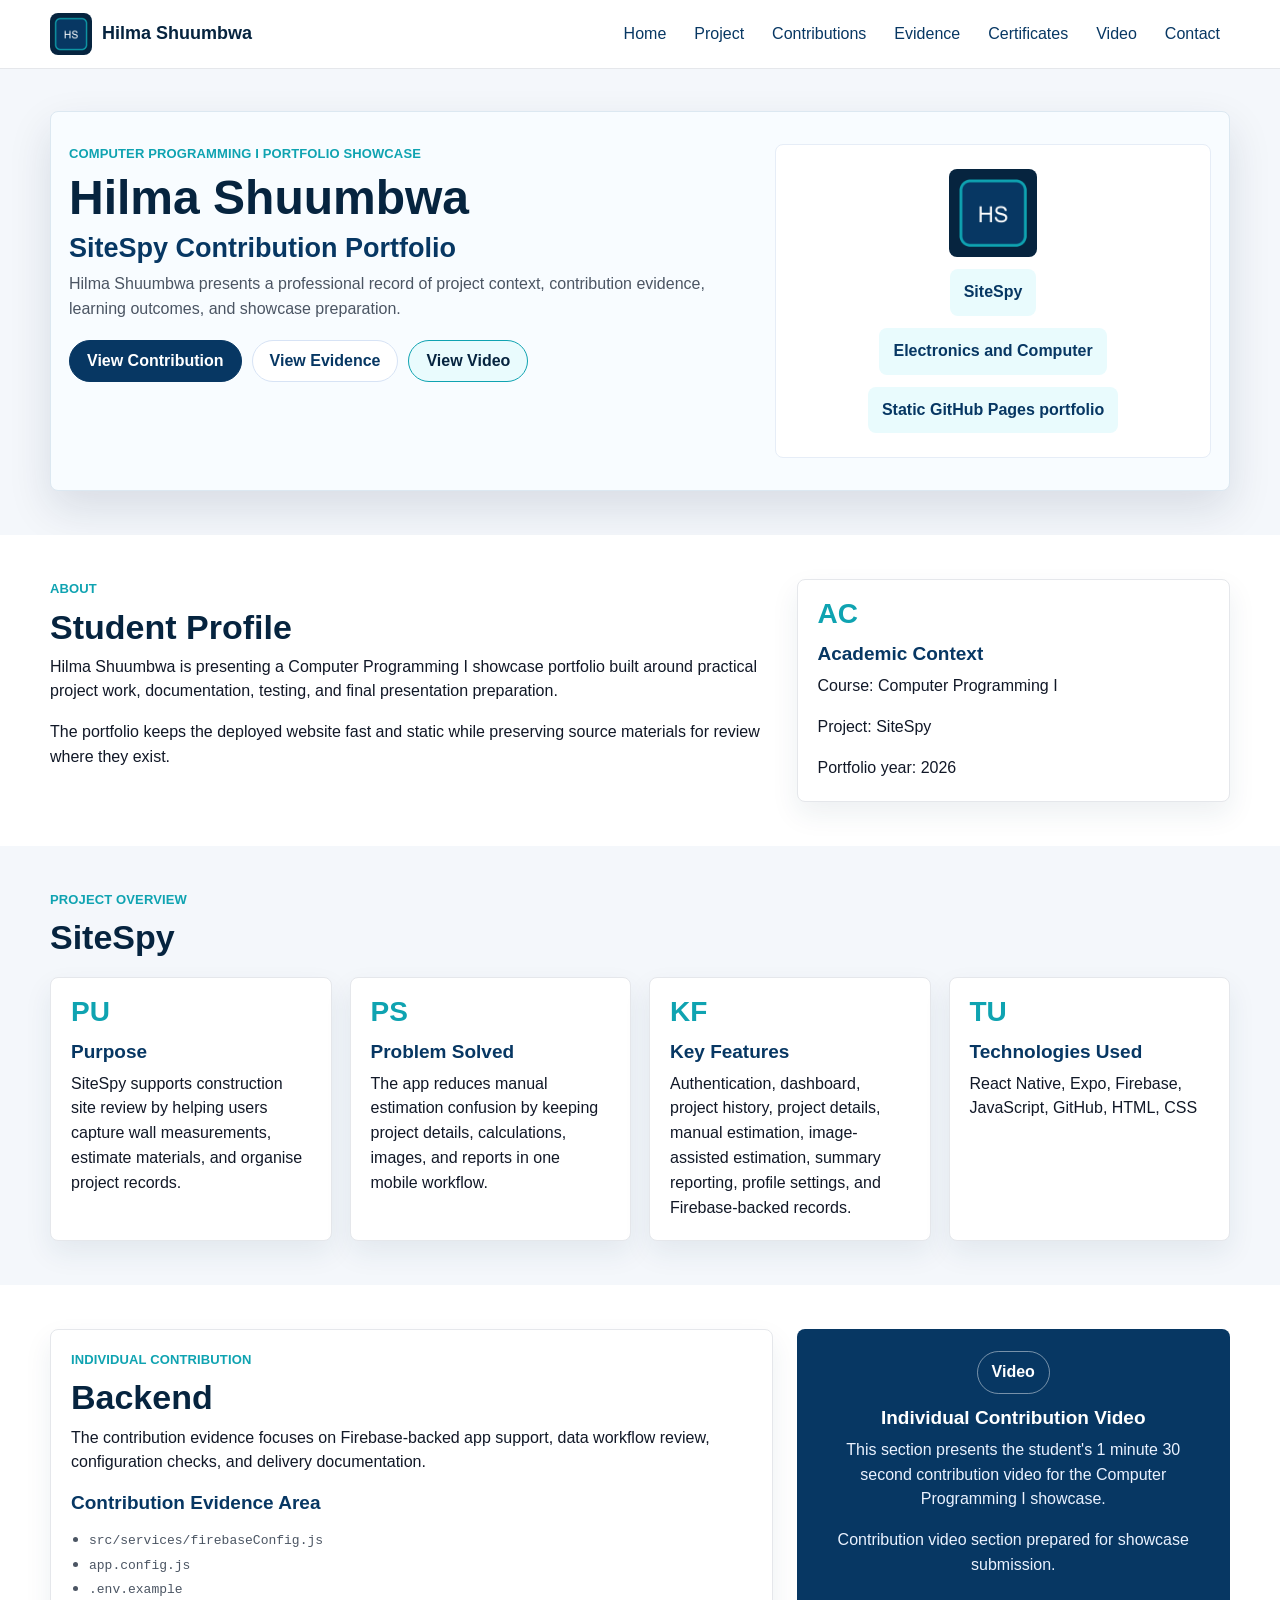
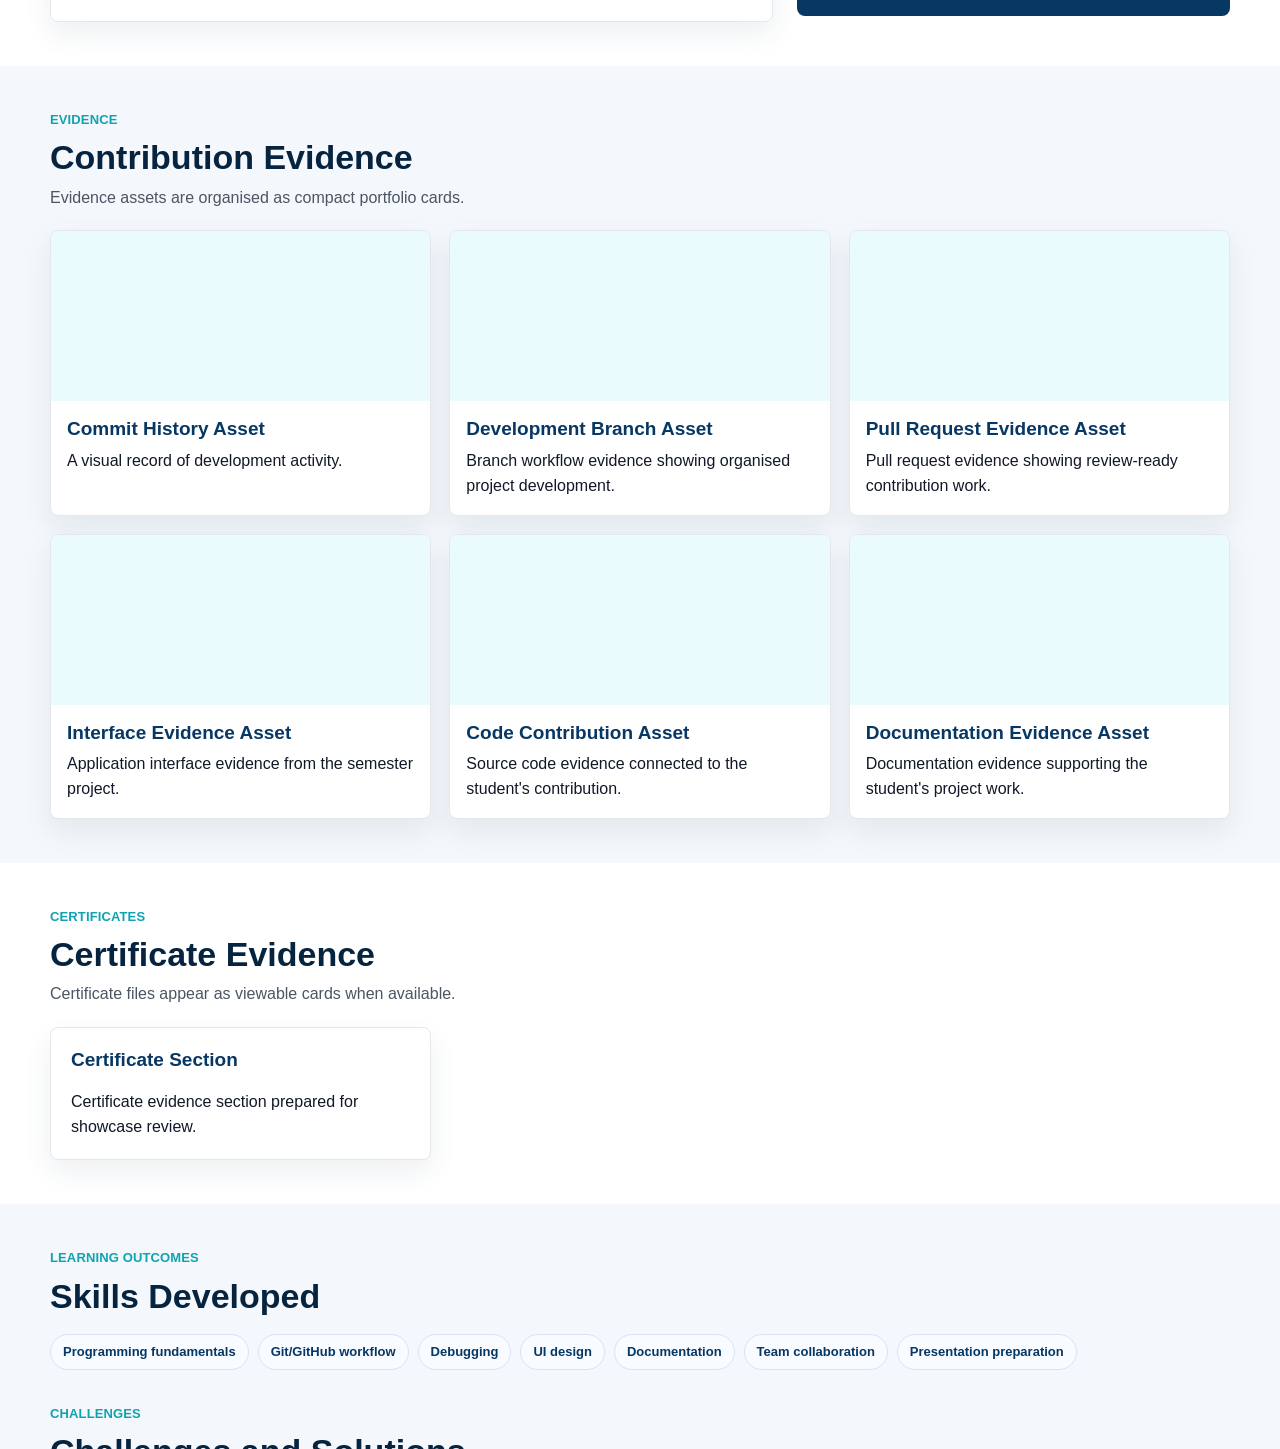
==== index.html @ 954fea3a "complete personal portfolio showcase" ====
<!doctype html>
<html lang="en">
  <head>
    <meta charset="utf-8">
    <meta name="viewport" content="width=device-width, initial-scale=1">
    <meta http-equiv="refresh" content="0; url=site/">
    <title>Hilma Shuumbwa Portfolio</title>
    <link rel="canonical" href="site/">
  </head>
  <body>
    <p><a href="site/">Open Hilma Shuumbwa portfolio</a></p>
  </body>
</html>
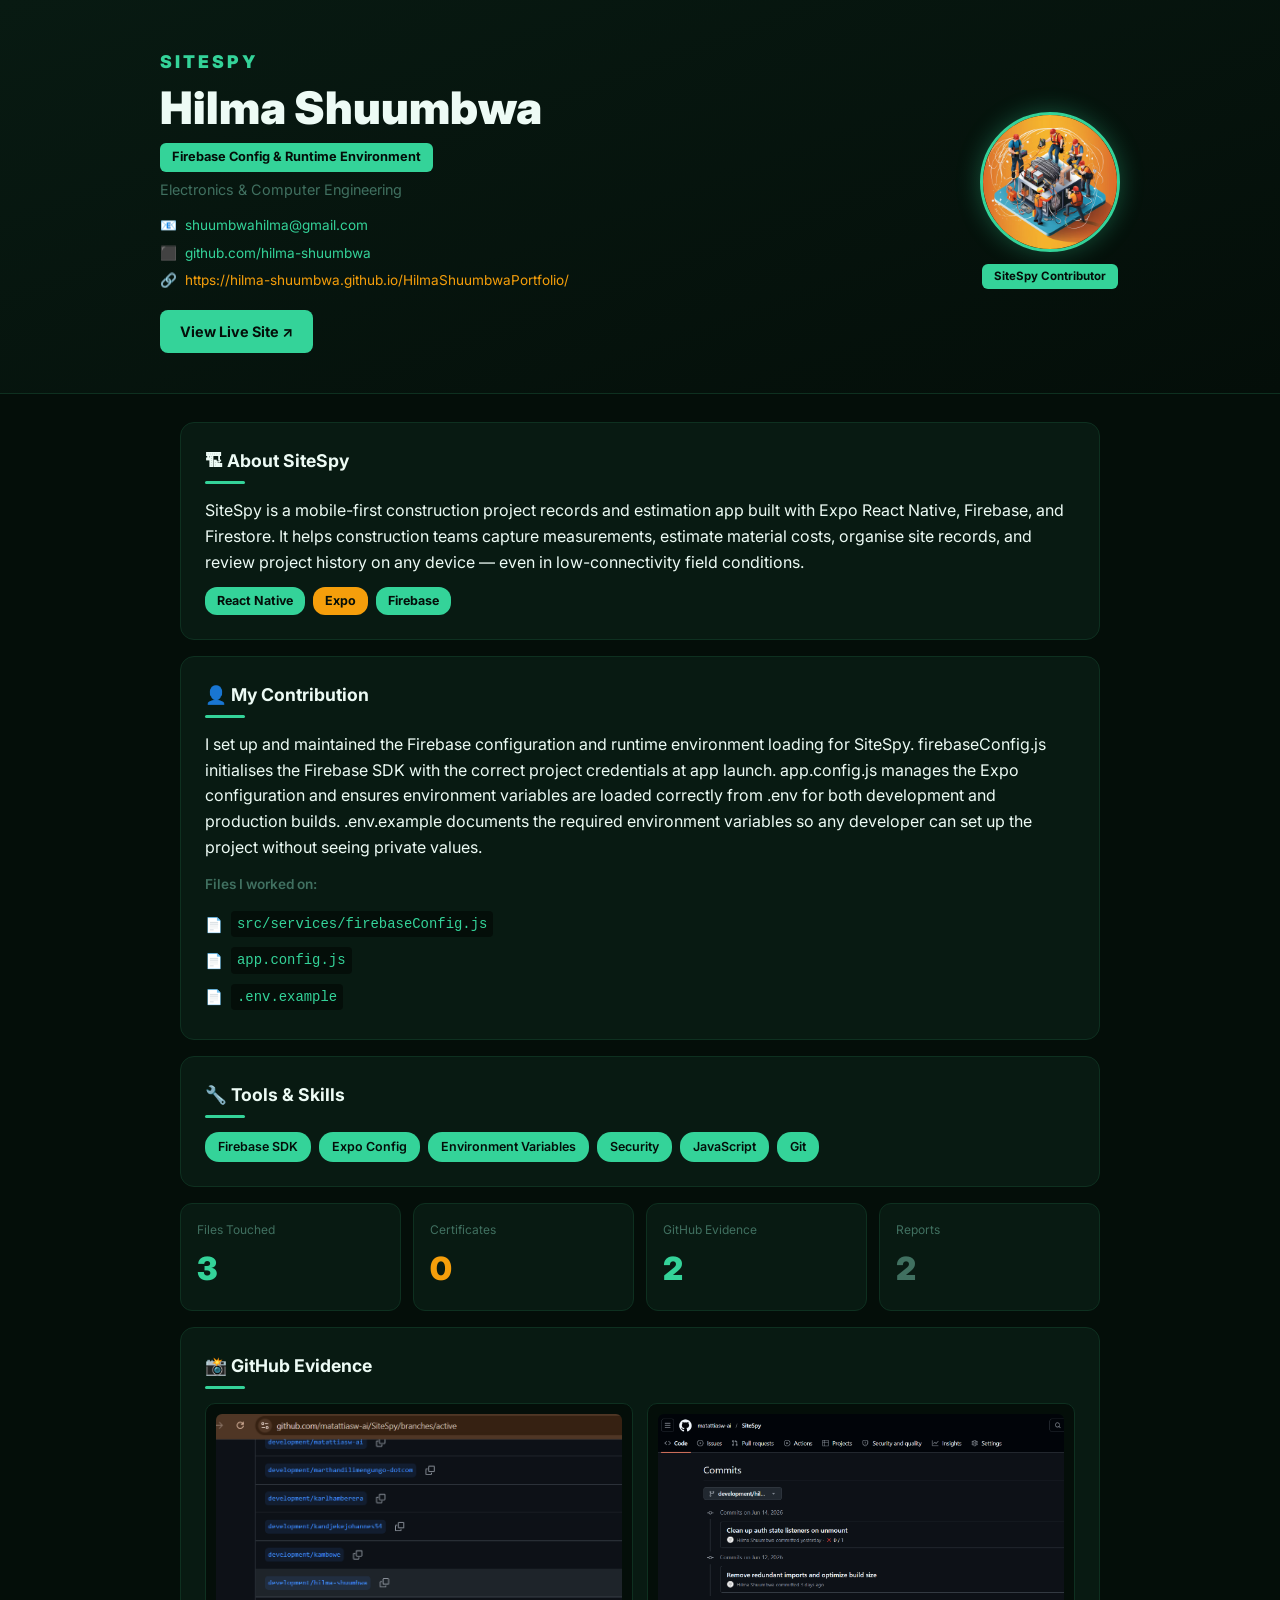
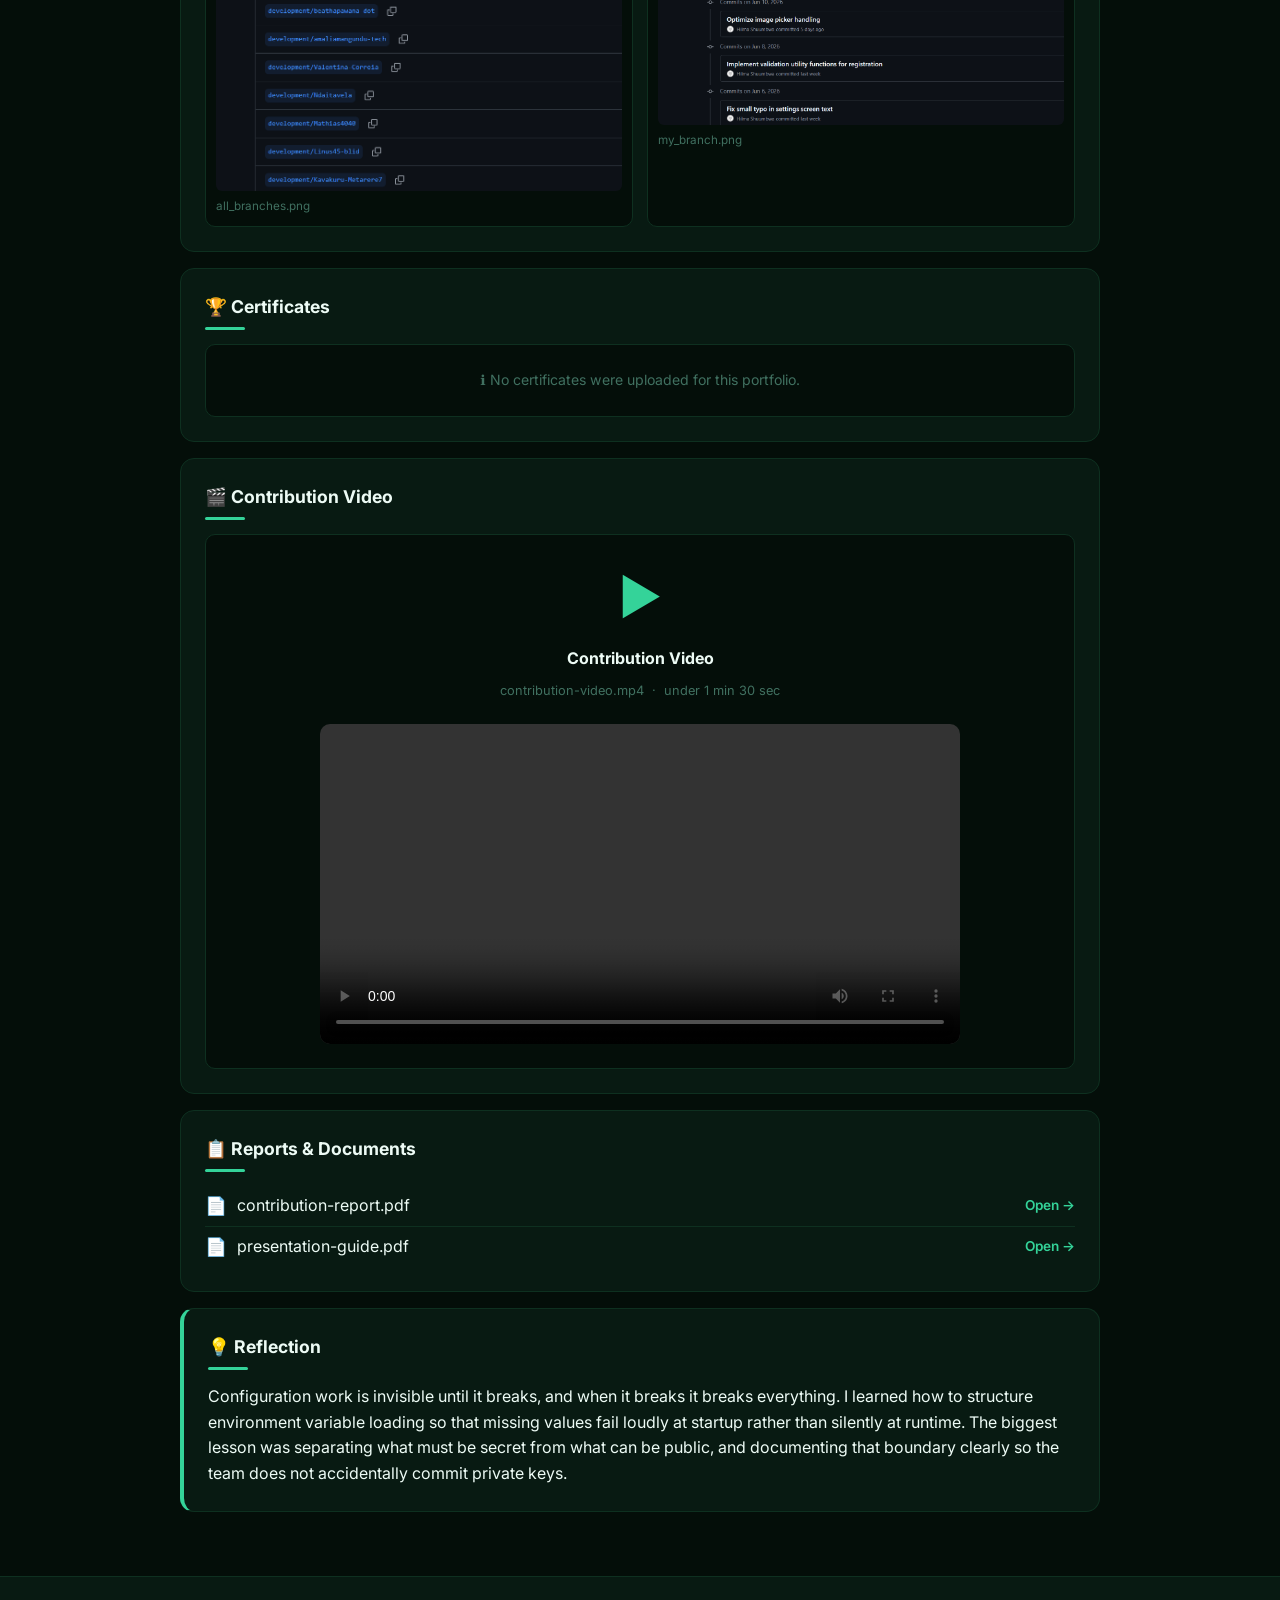
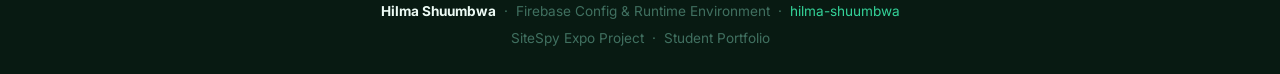
==== commit bf24fab4: "Update portfolio site for Hilma Shuumbwa" ====
--- a/index.html
+++ b/index.html
@@ -1,13 +1,384 @@
-<!doctype html>
+<!DOCTYPE html>
 <html lang="en">
-  <head>
-    <meta charset="utf-8">
-    <meta name="viewport" content="width=device-width, initial-scale=1">
-    <meta http-equiv="refresh" content="0; url=site/">
-    <title>Hilma Shuumbwa Portfolio</title>
-    <link rel="canonical" href="site/">
-  </head>
-  <body>
-    <p><a href="site/">Open Hilma Shuumbwa portfolio</a></p>
-  </body>
+<head>
+  <meta charset="UTF-8" />
+  <meta name="viewport" content="width=device-width, initial-scale=1.0" />
+  <title>Hilma Shuumbwa | SiteSpy Portfolio</title>
+  <meta name="description" content="Hilma Shuumbwa — Firebase Config &amp; Runtime Environment — SiteSpy student portfolio showcasing contribution evidence, certificates, and project reflection." />
+  <meta property="og:title" content="Hilma Shuumbwa | SiteSpy Portfolio" />
+  <meta property="og:description" content="Firebase Config &amp; Runtime Environment — Electronics &amp; Computer Engineering" />
+  <meta property="og:url" content="https://hilma-shuumbwa.github.io/HilmaShuumbwaPortfolio/" />
+  <link rel="preconnect" href="https://fonts.googleapis.com" />
+  <link href="https://fonts.googleapis.com/css2?family=Inter:wght@400;500;600;700;900&display=swap" rel="stylesheet" />
+  <style>
+    *, *::before, *::after { box-sizing: border-box; margin: 0; padding: 0; }
+    :root {
+      --bg: #040E09;
+      --surface: #081A12;
+      --text: #EDFBF5;
+      --muted: #407060;
+      --accent: #34D399;
+      --border: #0E3020;
+      --gold: #F59E0B;
+      --success: #34D399;
+      --radius: 14px;
+      --gap: 16px;
+    }
+    html { scroll-behavior: smooth; }
+    body {
+      font-family: "Inter", system-ui, sans-serif;
+      background: var(--bg);
+      color: var(--text);
+      min-height: 100vh;
+      line-height: 1.6;
+    }
+    a { color: var(--accent); text-decoration: none; }
+    a:hover { text-decoration: underline; }
+    code {
+      font-family: "Fira Mono", "Cascadia Code", monospace;
+      background: var(--bg);
+      color: var(--accent);
+      padding: 2px 6px;
+      border-radius: 4px;
+      font-size: 0.87em;
+    }
+
+    /* ── Hero ── */
+    .hero {
+      background: linear-gradient(160deg, #081A12 0%, #040E09 100%);
+      border-bottom: 1px solid var(--border);
+      padding: 48px 24px 40px;
+    }
+    .hero-inner {
+      max-width: 960px;
+      margin: 0 auto;
+      display: flex;
+      flex-wrap: wrap;
+      gap: 32px;
+      align-items: center;
+    }
+    .hero-text { flex: 1 1 340px; }
+    .hero-photo { flex: 0 0 auto; display: flex; flex-direction: column; align-items: center; gap: 12px; }
+    .wordmark { font-size: 1.1rem; font-weight: 900; color: var(--accent); letter-spacing: 3px; text-transform: uppercase; margin-bottom: 8px; }
+    h1 { font-size: clamp(1.9rem, 5vw, 2.8rem); font-weight: 900; color: var(--text); line-height: 1.1; margin-bottom: 10px; }
+    .role-badge {
+      display: inline-block;
+      background: var(--accent);
+      color: #040E09;
+      font-size: 0.8rem;
+      font-weight: 700;
+      padding: 4px 12px;
+      border-radius: 6px;
+      margin-bottom: 6px;
+    }
+    .dept { color: var(--muted); font-size: 0.9rem; margin-bottom: 14px; }
+    .hero-links { display: flex; flex-direction: column; gap: 6px; margin-bottom: 18px; }
+    .hero-link { display: flex; align-items: center; gap: 8px; font-size: 0.85rem; color: var(--muted); }
+    .hero-link a { color: var(--accent); }
+    .hero-link.gold a { color: var(--gold); }
+    .btn-primary {
+      display: inline-flex; align-items: center; gap: 6px;
+      background: var(--accent); color: #040E09;
+      font-weight: 700; font-size: 0.9rem;
+      padding: 10px 20px; border-radius: 8px;
+      border: none; cursor: pointer; transition: opacity 0.2s;
+    }
+    .btn-primary:hover { opacity: 0.85; text-decoration: none; }
+    .profile-img {
+      width: 140px; height: 140px;
+      border-radius: 50%;
+      object-fit: cover;
+      border: 3px solid var(--accent);
+      box-shadow: 0 0 24px #34D39955;
+    }
+    .profile-placeholder {
+      width: 140px; height: 140px;
+      border-radius: 50%;
+      background: var(--surface);
+      border: 2px solid var(--border);
+      display: flex; align-items: center; justify-content: center;
+      font-size: 3rem;
+    }
+    .contributor-badge {
+      background: var(--success);
+      color: #040E09;
+      font-size: 0.72rem;
+      font-weight: 700;
+      padding: 3px 12px;
+      border-radius: 6px;
+    }
+
+    /* ── Layout ── */
+    .main { max-width: 960px; margin: 0 auto; padding: 28px 20px 48px; }
+    .card {
+      background: var(--surface);
+      border: 1px solid var(--border);
+      border-radius: var(--radius);
+      padding: 24px;
+      margin-bottom: var(--gap);
+    }
+    .card-left-accent {
+      border-left: 4px solid var(--accent);
+    }
+    .section-header { margin-bottom: 14px; }
+    .section-header h2 {
+      font-size: 1.1rem;
+      font-weight: 700;
+      color: var(--text);
+      display: flex;
+      align-items: center;
+      gap: 8px;
+    }
+    .section-header h2::after {
+      content: "";
+      display: block;
+      width: 40px;
+      height: 3px;
+      background: var(--accent);
+      border-radius: 4px;
+      margin-left: 0;
+      margin-top: 6px;
+    }
+    .section-title-row { display: flex; flex-direction: column; gap: 6px; margin-bottom: 14px; }
+    .section-title-row h2 { font-size: 1.1rem; font-weight: 700; color: var(--text); }
+    .accent-bar { width: 40px; height: 3px; background: var(--accent); border-radius: 4px; }
+
+    /* ── About SiteSpy ── */
+    .tech-pills { display: flex; flex-wrap: wrap; gap: 8px; margin-top: 12px; }
+    .pill {
+      background: var(--accent);
+      color: #040E09;
+      font-size: 0.78rem;
+      font-weight: 700;
+      padding: 4px 12px;
+      border-radius: 12px;
+    }
+    .pill.gold { background: var(--gold); }
+    .pill.success { background: var(--success); }
+
+    /* ── Skills chips ── */
+    .chips { display: flex; flex-wrap: wrap; gap: 8px; }
+    .chip {
+      background: var(--accent);
+      color: #040E09;
+      font-size: 0.78rem;
+      font-weight: 600;
+      padding: 5px 13px;
+      border-radius: 14px;
+    }
+
+    /* ── Files list ── */
+    .files-list { list-style: none; padding: 0; margin-top: 10px; }
+    .files-list li { padding: 5px 0; display: flex; align-items: center; gap: 8px; }
+    .files-list li::before { content: "📄"; font-size: 0.9rem; }
+
+    /* ── Stats grid ── */
+    .stats-grid {
+      display: grid;
+      grid-template-columns: repeat(auto-fit, minmax(140px, 1fr));
+      gap: 12px;
+      margin-bottom: var(--gap);
+    }
+    .stat-card {
+      background: var(--surface);
+      border: 1px solid var(--border);
+      border-radius: 12px;
+      padding: 16px;
+    }
+    .stat-label { font-size: 0.75rem; color: var(--muted); margin-bottom: 4px; }
+    .stat-value { font-size: 2rem; font-weight: 900; color: var(--accent); }
+    .stat-card.gold .stat-value { color: var(--gold); }
+    .stat-card.success .stat-value { color: var(--success); }
+    .stat-card.muted .stat-value { color: var(--muted); }
+
+    /* ── GitHub evidence ── */
+    .gh-grid { display: grid; grid-template-columns: repeat(auto-fit, minmax(260px, 1fr)); gap: 14px; margin-top: 10px; }
+    .gh-img-wrap { background: var(--bg); border: 1px solid var(--border); border-radius: 10px; padding: 10px; }
+    .gh-img-wrap img { width: 100%; border-radius: 6px; display: block; }
+    .img-label { font-size: 0.73rem; color: var(--muted); margin-top: 6px; }
+
+    /* ── Certificates ── */
+    .cert-grid { display: grid; grid-template-columns: repeat(auto-fit, minmax(200px, 1fr)); gap: 12px; margin-top: 10px; }
+    .cert-card {
+      background: var(--bg);
+      border: 1px solid var(--border);
+      border-radius: 10px;
+      padding: 16px;
+      display: flex; flex-direction: column; align-items: center; gap: 8px;
+      text-align: center;
+    }
+    .cert-icon { font-size: 2.2rem; }
+    .cert-name { font-size: 0.82rem; color: var(--text); flex: 1; }
+    .btn-outline {
+      display: inline-block;
+      border: 1px solid var(--accent);
+      color: var(--accent);
+      padding: 5px 14px;
+      border-radius: 6px;
+      font-size: 0.8rem;
+      font-weight: 600;
+      transition: background 0.15s;
+    }
+    .btn-outline:hover { background: var(--accent); color: #040E09; text-decoration: none; }
+
+    /* ── Video ── */
+    .video-card {
+      background: var(--bg);
+      border: 1px solid var(--border);
+      border-radius: 10px;
+      padding: 24px;
+      display: flex; flex-direction: column; align-items: center; gap: 10px;
+      text-align: center;
+    }
+    .play-icon { font-size: 3rem; color: var(--accent); }
+    .video-label { font-size: 1rem; font-weight: 700; color: var(--text); }
+    .video-sub { font-size: 0.8rem; color: var(--muted); }
+
+    /* ── Reports ── */
+    .report-row {
+      display: flex; align-items: center; gap: 10px;
+      padding: 6px 0;
+      border-bottom: 1px solid var(--border);
+    }
+    .report-row:last-child { border-bottom: none; }
+    .pdf-icon { font-size: 1.1rem; }
+    .btn-link { margin-left: auto; color: var(--accent); font-size: 0.85rem; font-weight: 600; }
+
+    /* ── Empty state ── */
+    .empty-msg {
+      background: var(--bg);
+      border: 1px solid var(--border);
+      border-radius: 10px;
+      padding: 24px;
+      text-align: center;
+      color: var(--muted);
+      font-size: 0.88rem;
+    }
+
+    /* ── Footer ── */
+    footer {
+      background: var(--surface);
+      border-top: 1px solid var(--border);
+      padding: 24px;
+      text-align: center;
+    }
+    footer p { font-size: 0.85rem; color: var(--muted); }
+    footer strong { color: var(--text); }
+
+    @media (max-width: 600px) {
+      .hero { padding: 32px 16px; }
+      .main { padding: 20px 14px 40px; }
+      .card { padding: 18px; }
+    }
+  </style>
+</head>
+<body>
+
+<!-- HERO -->
+<section class="hero">
+  <div class="hero-inner">
+    <div class="hero-text">
+      <div class="wordmark">SiteSpy</div>
+      <h1>Hilma Shuumbwa</h1>
+      <span class="role-badge">Firebase Config &amp; Runtime Environment</span>
+      <p class="dept">Electronics &amp; Computer Engineering</p>
+      <div class="hero-links">
+        <div class="hero-link">📧 <a href="mailto:shuumbwahilma@gmail.com">shuumbwahilma@gmail.com</a></div>
+        <div class="hero-link">⬛ <a href="https://github.com/hilma-shuumbwa" target="_blank">github.com/hilma-shuumbwa</a></div>
+        <div class="hero-link gold">🔗 <a href="https://hilma-shuumbwa.github.io/HilmaShuumbwaPortfolio/" target="_blank">https://hilma-shuumbwa.github.io/HilmaShuumbwaPortfolio/</a></div>
+      </div>
+      <a href="https://hilma-shuumbwa.github.io/HilmaShuumbwaPortfolio/" class="btn-primary" target="_blank">View Live Site ↗</a>
+    </div>
+    <div class="hero-photo">
+      <img src="[data-uri]" alt="Hilma Shuumbwa" class="profile-img" />
+      <span class="contributor-badge">SiteSpy Contributor</span>
+    </div>
+  </div>
+</section>
+
+<!-- MAIN -->
+<main class="main">
+
+  <!-- About SiteSpy -->
+  <div class="card">
+    <div class="section-title-row"><h2>🏗 About SiteSpy</h2><div class="accent-bar"></div></div>
+    <p>SiteSpy is a mobile-first construction project records and estimation app built with Expo React Native, Firebase, and Firestore. It helps construction teams capture measurements, estimate material costs, organise site records, and review project history on any device — even in low-connectivity field conditions.</p>
+    <div class="tech-pills">
+      <span class="pill">React Native</span>
+      <span class="pill gold">Expo</span>
+      <span class="pill success">Firebase</span>
+    </div>
+  </div>
+
+  <!-- My Contribution -->
+  <div class="card">
+    <div class="section-title-row"><h2>👤 My Contribution</h2><div class="accent-bar"></div></div>
+    <p>I set up and maintained the Firebase configuration and runtime environment loading for SiteSpy. firebaseConfig.js initialises the Firebase SDK with the correct project credentials at app launch. app.config.js manages the Expo configuration and ensures environment variables are loaded correctly from .env for both development and production builds. .env.example documents the required environment variables so any developer can set up the project without seeing private values.</p>
+    <p style="margin-top:14px;font-size:0.85rem;color:var(--muted);font-weight:600;">Files I worked on:</p>
+    <ul class="files-list">
+      <li><code>src/services/firebaseConfig.js</code></li><li><code>app.config.js</code></li><li><code>.env.example</code></li>
+    </ul>
+  </div>
+
+  <!-- Skills -->
+  <div class="card">
+    <div class="section-title-row"><h2>🔧 Tools &amp; Skills</h2><div class="accent-bar"></div></div>
+    <div class="chips"><span class="chip">Firebase SDK</span> <span class="chip">Expo Config</span> <span class="chip">Environment Variables</span> <span class="chip">Security</span> <span class="chip">JavaScript</span> <span class="chip">Git</span></div>
+  </div>
+
+  <!-- Stats -->
+  <div class="stats-grid">
+    <div class="stat-card"><p class="stat-label">Files Touched</p><p class="stat-value">3</p></div>
+    <div class="stat-card gold"><p class="stat-label">Certificates</p><p class="stat-value">0</p></div>
+    <div class="stat-card success"><p class="stat-label">GitHub Evidence</p><p class="stat-value">2</p></div>
+    <div class="stat-card muted"><p class="stat-label">Reports</p><p class="stat-value">2</p></div>
+  </div>
+
+  <!-- GitHub Evidence -->
+  <div class="card">
+    <div class="section-title-row"><h2>📸 GitHub Evidence</h2><div class="accent-bar"></div></div>
+    <div class="gh-grid"><div class="gh-img-wrap"><img src="[data-uri]" alt="all_branches.png" /><p class="img-label">all_branches.png</p></div><div class="gh-img-wrap"><img src="[data-uri]" alt="my_branch.png" /><p class="img-label">my_branch.png</p></div></div>
+  </div>
+
+  <!-- Certificates -->
+  <div class="card">
+    <div class="section-title-row"><h2>🏆 Certificates</h2><div class="accent-bar"></div></div>
+    <div class="cert-grid"><p class="empty-msg">ℹ No certificates were uploaded for this portfolio.</p></div>
+  </div>
+
+  <!-- Contribution Video -->
+  <div class="card">
+    <div class="section-title-row"><h2>🎬 Contribution Video</h2><div class="accent-bar"></div></div>
+    
+        <div class="video-card">
+            <div class="play-icon">▶</div>
+            <p class="video-label">Contribution Video</p>
+            <p class="video-sub">contribution-video.mp4 &nbsp;·&nbsp; under 1 min 30 sec</p>
+            <video controls style="width:100%;max-width:640px;border-radius:10px;margin-top:12px;">
+                <source src="videos/contribution-video/contribution-video.mp4" type="video/mp4">
+                <p>Your browser does not support video. <a href="videos/contribution-video/contribution-video.mp4">Download it here</a>.</p>
+            </video>
+        </div>
+  </div>
+
+  <!-- Reports -->
+  <div class="card">
+    <div class="section-title-row"><h2>📋 Reports &amp; Documents</h2><div class="accent-bar"></div></div>
+    <div class="report-row"><span class="pdf-icon">📄</span><span>contribution-report.pdf</span><a href="docs/contribution-report.pdf" target="_blank" class="btn-link">Open →</a></div><div class="report-row"><span class="pdf-icon">📄</span><span>presentation-guide.pdf</span><a href="docs/presentation-guide.pdf" target="_blank" class="btn-link">Open →</a></div>
+  </div>
+
+  <!-- Reflection -->
+  <div class="card card-left-accent">
+    <div class="section-title-row"><h2>💡 Reflection</h2><div class="accent-bar"></div></div>
+    <p>Configuration work is invisible until it breaks, and when it breaks it breaks everything. I learned how to structure environment variable loading so that missing values fail loudly at startup rather than silently at runtime. The biggest lesson was separating what must be secret from what can be public, and documenting that boundary clearly so the team does not accidentally commit private keys.</p>
+  </div>
+
+</main>
+
+<footer>
+  <p><strong>Hilma Shuumbwa</strong> &nbsp;·&nbsp; Firebase Config &amp; Runtime Environment &nbsp;·&nbsp; <a href="https://github.com/hilma-shuumbwa">hilma-shuumbwa</a></p>
+  <p style="margin-top:6px;">SiteSpy Expo Project &nbsp;·&nbsp; Student Portfolio</p>
+</footer>
+
+</body>
 </html>
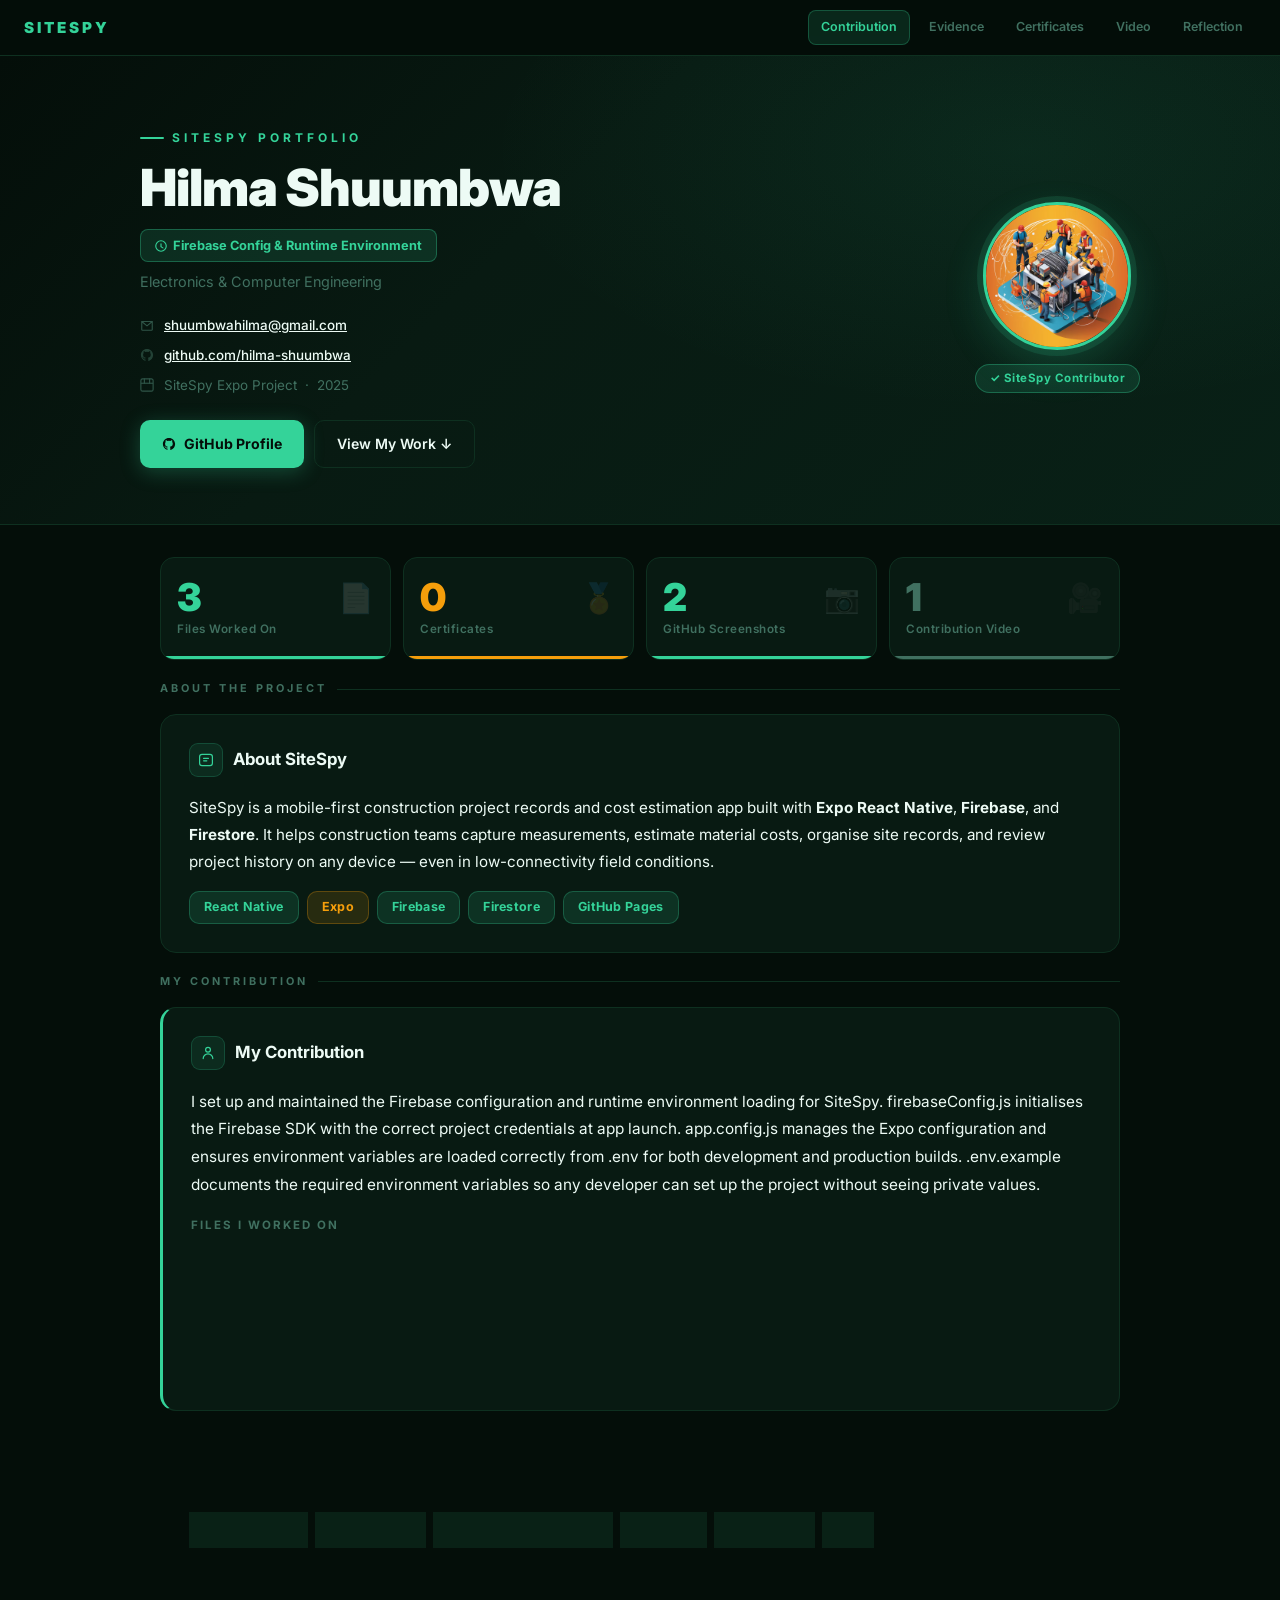
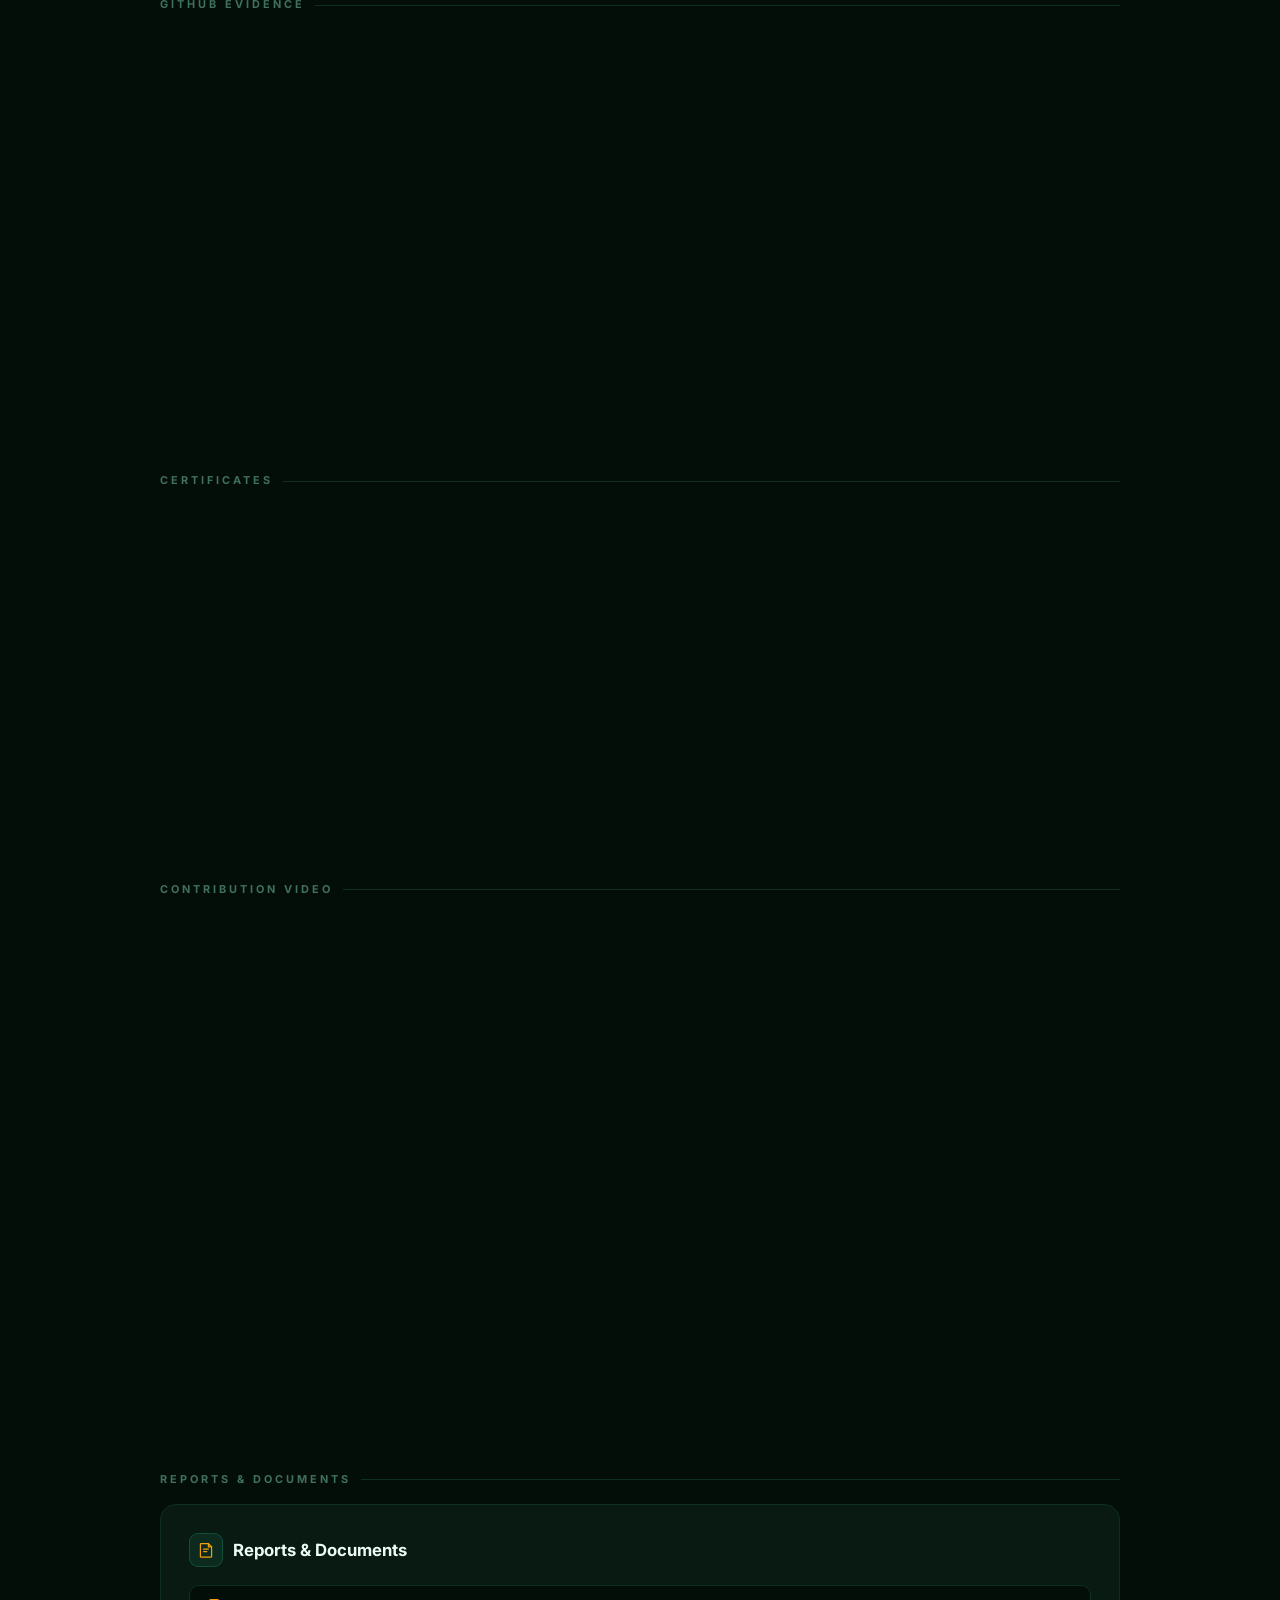
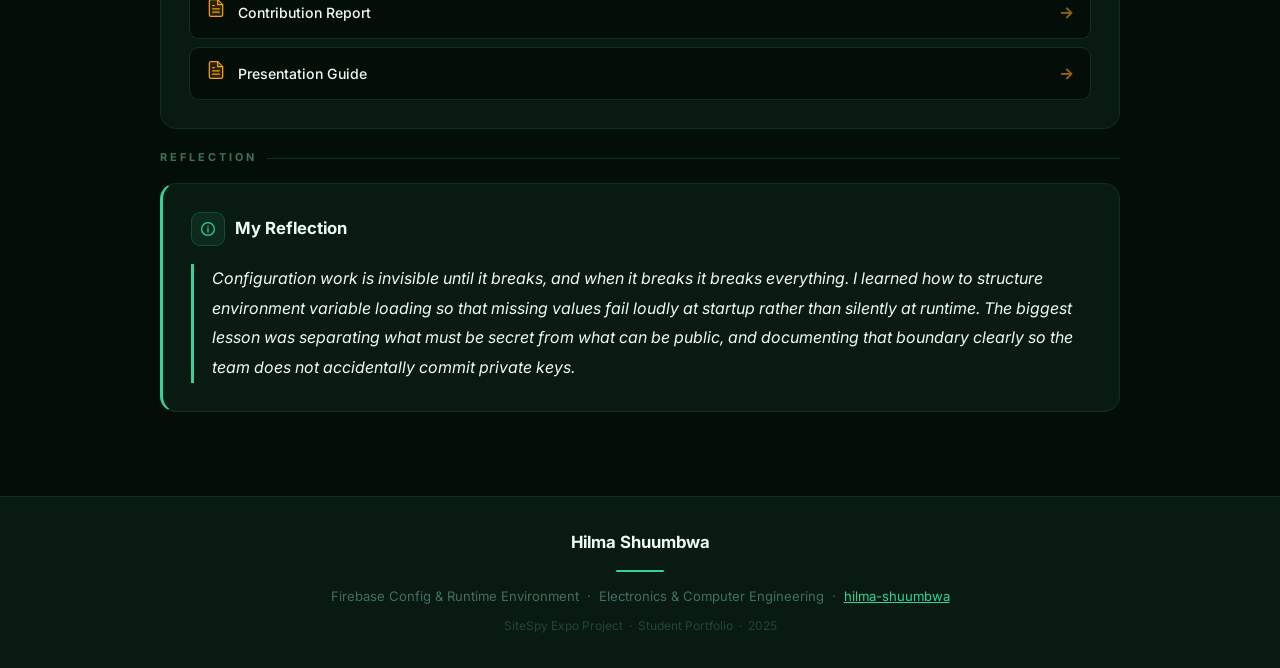
==== commit 4d95b728: "Update portfolio site for Hilma Shuumbwa" ====
--- a/index.html
+++ b/index.html
@@ -8,8 +8,10 @@
   <meta property="og:title" content="Hilma Shuumbwa | SiteSpy Portfolio" />
   <meta property="og:description" content="Firebase Config &amp; Runtime Environment — Electronics &amp; Computer Engineering" />
   <meta property="og:url" content="https://hilma-shuumbwa.github.io/HilmaShuumbwaPortfolio/" />
+  <meta property="og:type" content="website" />
   <link rel="preconnect" href="https://fonts.googleapis.com" />
-  <link href="https://fonts.googleapis.com/css2?family=Inter:wght@400;500;600;700;900&display=swap" rel="stylesheet" />
+  <link rel="preconnect" href="https://fonts.gstatic.com" crossorigin />
+  <link href="https://fonts.googleapis.com/css2?family=Inter:wght@400;500;600;700;900&family=JetBrains+Mono:wght@400;600&display=swap" rel="stylesheet" />
   <style>
     *, *::before, *::after { box-sizing: border-box; margin: 0; padding: 0; }
     :root {
@@ -21,277 +23,506 @@
       --border: #0E3020;
       --gold: #F59E0B;
       --success: #34D399;
-      --radius: 14px;
-      --gap: 16px;
-    }
-    html { scroll-behavior: smooth; }
+      --radius: 16px;
+      --gap: 20px;
+      --font: "Inter", system-ui, sans-serif;
+      --mono: "JetBrains Mono", monospace;
+    }
+    html { scroll-behavior: smooth; font-size: 16px; }
     body {
-      font-family: "Inter", system-ui, sans-serif;
+      font-family: var(--font);
       background: var(--bg);
       color: var(--text);
       min-height: 100vh;
-      line-height: 1.6;
-    }
-    a { color: var(--accent); text-decoration: none; }
-    a:hover { text-decoration: underline; }
-    code {
-      font-family: "Fira Mono", "Cascadia Code", monospace;
-      background: var(--bg);
-      color: var(--accent);
-      padding: 2px 6px;
-      border-radius: 4px;
-      font-size: 0.87em;
-    }
-
-    /* ── Hero ── */
+      line-height: 1.65;
+      overflow-x: hidden;
+    }
+    ::selection { background: #34D39944; color: var(--text); }
+
+    /* ── SPLASH ── */
+    #splash {
+      position: fixed; inset: 0; z-index: 9999;
+      background: #040E09;
+      display: flex; flex-direction: column;
+      align-items: center; justify-content: center; gap: 20px;
+      transition: opacity 0.5s ease, visibility 0.5s ease;
+    }
+    #splash.hidden { opacity: 0; visibility: hidden; pointer-events: none; }
+    .splash-wordmark {
+      font-size: 2rem; font-weight: 900; letter-spacing: 6px;
+      color: #34D399; text-transform: uppercase;
+      animation: fadeUp 0.6s ease both;
+    }
+    .splash-name {
+      font-size: 1rem; color: #407060; letter-spacing: 2px;
+      animation: fadeUp 0.6s ease 0.15s both;
+    }
+    .splash-bar {
+      width: 180px; height: 3px;
+      background: #0E3020;
+      border-radius: 3px; overflow: hidden;
+      animation: fadeUp 0.6s ease 0.25s both;
+    }
+    .splash-bar-fill {
+      height: 100%; width: 0%;
+      background: linear-gradient(90deg, #34D399, #34D399);
+      border-radius: 3px;
+      animation: barLoad 1.2s ease 0.3s forwards;
+    }
+    @keyframes barLoad { to { width: 100%; } }
+    @keyframes fadeUp {
+      from { opacity:0; transform:translateY(12px); }
+      to   { opacity:1; transform:translateY(0); }
+    }
+
+    /* ── SCROLL REVEAL ── */
+    .reveal {
+      opacity: 0; transform: translateY(24px);
+      transition: opacity 0.55s ease, transform 0.55s ease;
+    }
+    .reveal.visible { opacity: 1; transform: translateY(0); }
+
+    /* ── NAV ── */
+    nav {
+      position: sticky; top: 0; z-index: 100;
+      background: #040E09dd;
+      backdrop-filter: blur(16px);
+      border-bottom: 1px solid #0E3020;
+      padding: 0 24px;
+      display: flex; align-items: center; justify-content: space-between;
+      height: 56px;
+    }
+    .nav-brand {
+      font-weight: 900; font-size: 0.95rem;
+      letter-spacing: 3px; color: #34D399; text-transform: uppercase;
+    }
+    .nav-links { display: flex; gap: 6px; }
+    .nav-link {
+      font-size: 0.78rem; font-weight: 600;
+      color: #407060; padding: 6px 12px; border-radius: 8px;
+      border: 1px solid transparent;
+      transition: all 0.2s ease; text-decoration: none;
+    }
+    .nav-link:hover { background: #0E3020; color: #EDFBF5; border-color: #0E3020; text-decoration: none; }
+    .nav-link.active { background: #34D39922; color: #34D399; border-color: #34D39944; }
+
+    /* ── HERO ── */
     .hero {
-      background: linear-gradient(160deg, #081A12 0%, #040E09 100%);
-      border-bottom: 1px solid var(--border);
-      padding: 48px 24px 40px;
+      background: linear-gradient(135deg, #040E09 0%, #081A12 40%, #34D39918 100%);
+      border-bottom: 1px solid #0E3020;
+      padding: 72px 24px 56px;
+      position: relative; overflow: hidden;
+    }
+    .hero::before {
+      content: "";
+      position: absolute; inset: 0;
+      background: radial-gradient(ellipse 60% 80% at 80% 20%, #34D39912, transparent 70%);
+      pointer-events: none;
     }
     .hero-inner {
-      max-width: 960px;
-      margin: 0 auto;
-      display: flex;
-      flex-wrap: wrap;
-      gap: 32px;
-      align-items: center;
-    }
-    .hero-text { flex: 1 1 340px; }
-    .hero-photo { flex: 0 0 auto; display: flex; flex-direction: column; align-items: center; gap: 12px; }
-    .wordmark { font-size: 1.1rem; font-weight: 900; color: var(--accent); letter-spacing: 3px; text-transform: uppercase; margin-bottom: 8px; }
-    h1 { font-size: clamp(1.9rem, 5vw, 2.8rem); font-weight: 900; color: var(--text); line-height: 1.1; margin-bottom: 10px; }
+      max-width: 1000px; margin: 0 auto;
+      display: flex; flex-wrap: wrap;
+      gap: 40px; align-items: center;
+      position: relative;
+    }
+    .hero-text { flex: 1 1 320px; }
+    .hero-photo { flex: 0 0 auto; display: flex; flex-direction: column; align-items: center; gap: 14px; }
+    .wordmark {
+      font-size: 0.75rem; font-weight: 700;
+      color: #34D399; letter-spacing: 4px;
+      text-transform: uppercase; margin-bottom: 12px;
+      display: flex; align-items: center; gap: 8px;
+    }
+    .wordmark::before {
+      content: ""; display: block;
+      width: 24px; height: 2px;
+      background: #34D399; border-radius: 2px;
+    }
+    h1 {
+      font-size: clamp(2rem, 6vw, 3.2rem);
+      font-weight: 900; color: #EDFBF5;
+      line-height: 1.08; margin-bottom: 14px;
+      letter-spacing: -0.02em;
+    }
     .role-badge {
-      display: inline-block;
-      background: var(--accent);
-      color: #040E09;
-      font-size: 0.8rem;
-      font-weight: 700;
-      padding: 4px 12px;
-      border-radius: 6px;
-      margin-bottom: 6px;
-    }
-    .dept { color: var(--muted); font-size: 0.9rem; margin-bottom: 14px; }
-    .hero-links { display: flex; flex-direction: column; gap: 6px; margin-bottom: 18px; }
-    .hero-link { display: flex; align-items: center; gap: 8px; font-size: 0.85rem; color: var(--muted); }
-    .hero-link a { color: var(--accent); }
-    .hero-link.gold a { color: var(--gold); }
+      display: inline-flex; align-items: center; gap: 6px;
+      background: #34D39922;
+      border: 1px solid #34D39955;
+      color: #34D399;
+      font-size: 0.8rem; font-weight: 700;
+      padding: 5px 14px; border-radius: 8px;
+      margin-bottom: 8px;
+    }
+    .dept { color: #407060; font-size: 0.9rem; margin-bottom: 20px; }
+    .hero-meta {
+      display: flex; flex-direction: column; gap: 8px;
+      margin-bottom: 24px;
+    }
+    .meta-row {
+      display: flex; align-items: center; gap: 10px;
+      font-size: 0.84rem; color: #407060;
+    }
+    .meta-row svg { flex-shrink: 0; opacity: 0.7; }
+    .meta-row a { color: #EDFBF5; font-weight: 500; transition: color 0.2s; }
+    .meta-row a:hover { color: #34D399; text-decoration: none; }
+    .hero-actions { display: flex; flex-wrap: wrap; gap: 10px; }
     .btn-primary {
-      display: inline-flex; align-items: center; gap: 6px;
-      background: var(--accent); color: #040E09;
-      font-weight: 700; font-size: 0.9rem;
-      padding: 10px 20px; border-radius: 8px;
-      border: none; cursor: pointer; transition: opacity 0.2s;
-    }
-    .btn-primary:hover { opacity: 0.85; text-decoration: none; }
+      display: inline-flex; align-items: center; gap: 8px;
+      background: #34D399; color: #040E09;
+      font-weight: 700; font-size: 0.88rem;
+      padding: 11px 22px; border-radius: 10px;
+      border: none; cursor: pointer;
+      transition: transform 0.2s ease, box-shadow 0.2s ease;
+      text-decoration: none;
+      box-shadow: 0 4px 20px #34D39944;
+    }
+    .btn-primary:hover { transform: translateY(-2px); box-shadow: 0 8px 30px #34D39966; text-decoration: none; }
+    .btn-ghost {
+      display: inline-flex; align-items: center; gap: 8px;
+      background: transparent;
+      border: 1px solid #0E3020; color: #EDFBF5;
+      font-weight: 600; font-size: 0.88rem;
+      padding: 11px 22px; border-radius: 10px;
+      transition: all 0.2s ease; text-decoration: none;
+    }
+    .btn-ghost:hover { border-color: #34D399; color: #34D399; transform: translateY(-2px); text-decoration: none; }
     .profile-img {
-      width: 140px; height: 140px;
-      border-radius: 50%;
+      width: 148px; height: 148px; border-radius: 50%;
       object-fit: cover;
-      border: 3px solid var(--accent);
-      box-shadow: 0 0 24px #34D39955;
-    }
-    .profile-placeholder {
-      width: 140px; height: 140px;
-      border-radius: 50%;
-      background: var(--surface);
-      border: 2px solid var(--border);
+      border: 3px solid #34D399;
+      box-shadow: 0 0 0 6px #34D39922, 0 16px 40px #34D39933;
+      transition: transform 0.3s ease;
+    }
+    .profile-img:hover { transform: scale(1.04); }
+    .profile-avatar {
+      width: 148px; height: 148px; border-radius: 50%;
+      background: linear-gradient(135deg, #081A12, #0E3020);
+      border: 3px solid #34D39966;
+      box-shadow: 0 0 0 6px #34D39911;
       display: flex; align-items: center; justify-content: center;
-      font-size: 3rem;
+      font-size: 3rem; font-weight: 900; color: #34D399;
+      letter-spacing: -2px;
     }
     .contributor-badge {
-      background: var(--success);
-      color: #040E09;
-      font-size: 0.72rem;
-      font-weight: 700;
-      padding: 3px 12px;
-      border-radius: 6px;
-    }
-
-    /* ── Layout ── */
-    .main { max-width: 960px; margin: 0 auto; padding: 28px 20px 48px; }
+      background: #34D39922;
+      border: 1px solid #34D39955;
+      color: #34D399;
+      font-size: 0.72rem; font-weight: 700;
+      padding: 4px 14px; border-radius: 20px;
+      letter-spacing: 0.5px;
+    }
+    .pulse-ring {
+      position: absolute;
+      width: 148px; height: 148px; border-radius: 50%;
+      border: 2px solid #34D39944;
+      animation: pulse 2.5s ease-in-out infinite;
+    }
+    @keyframes pulse { 0%,100% { transform:scale(1); opacity:0.4; } 50% { transform:scale(1.12); opacity:0.1; } }
+    .avatar-wrap { position: relative; display: flex; align-items: center; justify-content: center; }
+
+    /* ── MAIN LAYOUT ── */
+    .main { max-width: 1000px; margin: 0 auto; padding: 32px 20px 64px; }
+    .section-label {
+      font-size: 0.68rem; font-weight: 700; letter-spacing: 3px;
+      text-transform: uppercase; color: #407060;
+      margin-bottom: 16px; display: flex; align-items: center; gap: 10px;
+    }
+    .section-label::after {
+      content: ""; flex: 1; height: 1px; background: #0E3020;
+    }
+
+    /* ── CARDS ── */
     .card {
-      background: var(--surface);
-      border: 1px solid var(--border);
+      background: #081A12;
+      border: 1px solid #0E3020;
       border-radius: var(--radius);
-      padding: 24px;
+      padding: 28px;
       margin-bottom: var(--gap);
-    }
-    .card-left-accent {
-      border-left: 4px solid var(--accent);
-    }
-    .section-header { margin-bottom: 14px; }
-    .section-header h2 {
-      font-size: 1.1rem;
-      font-weight: 700;
-      color: var(--text);
-      display: flex;
-      align-items: center;
-      gap: 8px;
-    }
-    .section-header h2::after {
+      transition: box-shadow 0.3s ease, border-color 0.3s ease;
+    }
+    .card:hover { border-color: #34D39944; box-shadow: 0 4px 24px #34D39911; }
+    .card-accent { border-left: 3px solid #34D399; }
+    .card-gold { border-left: 3px solid #F59E0B; }
+    .card-success { border-left: 3px solid #34D399; }
+    .card-title {
+      display: flex; align-items: center; gap: 10px;
+      margin-bottom: 18px;
+    }
+    .card-title h2 {
+      font-size: 1.05rem; font-weight: 700; color: #EDFBF5;
+    }
+    .card-title-icon {
+      width: 34px; height: 34px; border-radius: 9px;
+      background: #34D39918; border: 1px solid #34D39933;
+      display: flex; align-items: center; justify-content: center;
+      flex-shrink: 0;
+    }
+
+    /* ── STATS ── */
+    .stats-row {
+      display: grid;
+      grid-template-columns: repeat(auto-fit, minmax(120px, 1fr));
+      gap: 12px; margin-bottom: var(--gap);
+    }
+    .stat-card {
+      background: #081A12; border: 1px solid #0E3020;
+      border-radius: 14px; padding: 20px 16px;
+      position: relative; overflow: hidden;
+      transition: transform 0.2s, box-shadow 0.2s;
+    }
+    .stat-card:hover { transform: translateY(-3px); box-shadow: 0 8px 24px #040E0988; }
+    .stat-card::before {
+      content: ""; position: absolute;
+      bottom: 0; left: 0; right: 0; height: 3px;
+    }
+    .stat-card.s-accent::before { background: #34D399; }
+    .stat-card.s-gold::before { background: #F59E0B; }
+    .stat-card.s-success::before { background: #34D399; }
+    .stat-card.s-muted::before { background: #407060; }
+    .stat-num { font-size: 2.4rem; font-weight: 900; line-height: 1; margin-bottom: 4px; }
+    .stat-card.s-accent .stat-num { color: #34D399; }
+    .stat-card.s-gold .stat-num { color: #F59E0B; }
+    .stat-card.s-success .stat-num { color: #34D399; }
+    .stat-card.s-muted .stat-num { color: #407060; }
+    .stat-lbl { font-size: 0.73rem; color: #407060; font-weight: 600; letter-spacing: 0.5px; }
+    .stat-icon { position: absolute; top: 16px; right: 16px; opacity: 0.12; font-size: 1.8rem; }
+
+    /* ── ABOUT SITESPY ── */
+    .about-text { color: #EDFBF5; font-size: 0.95rem; line-height: 1.75; }
+    .tech-row { display: flex; flex-wrap: wrap; gap: 8px; margin-top: 16px; }
+    .tech-pill {
+      font-size: 0.78rem; font-weight: 700;
+      padding: 5px 14px; border-radius: 10px; letter-spacing: 0.3px;
+    }
+    .tp-accent { background: #34D39922; border: 1px solid #34D39944; color: #34D399; }
+    .tp-gold   { background: #F59E0B22;   border: 1px solid #F59E0B44;   color: #F59E0B; }
+    .tp-success{ background: #34D39922;border: 1px solid #34D39944;color: #34D399; }
+
+    /* ── CONTRIBUTION ── */
+    .contrib-text { font-size: 0.96rem; line-height: 1.8; color: #EDFBF5; }
+    .files-label { font-size: 0.72rem; font-weight: 700; letter-spacing: 2px; text-transform: uppercase; color: #407060; margin: 18px 0 10px; }
+    .files-list { list-style: none; display: flex; flex-direction: column; gap: 6px; }
+    .file-item {
+      display: flex; align-items: center; gap: 10px;
+      background: #040E09; border: 1px solid #0E3020;
+      border-radius: 8px; padding: 9px 14px;
+      transition: border-color 0.2s, transform 0.15s;
+      animation: fadeUp 0.4s ease calc(var(--i)*0.06s) both;
+    }
+    .file-item:hover { border-color: #34D39966; transform: translateX(4px); }
+    .file-item::before {
       content: "";
-      display: block;
-      width: 40px;
-      height: 3px;
-      background: var(--accent);
-      border-radius: 4px;
-      margin-left: 0;
-      margin-top: 6px;
-    }
-    .section-title-row { display: flex; flex-direction: column; gap: 6px; margin-bottom: 14px; }
-    .section-title-row h2 { font-size: 1.1rem; font-weight: 700; color: var(--text); }
-    .accent-bar { width: 40px; height: 3px; background: var(--accent); border-radius: 4px; }
-
-    /* ── About SiteSpy ── */
-    .tech-pills { display: flex; flex-wrap: wrap; gap: 8px; margin-top: 12px; }
-    .pill {
-      background: var(--accent);
-      color: #040E09;
-      font-size: 0.78rem;
-      font-weight: 700;
-      padding: 4px 12px;
-      border-radius: 12px;
-    }
-    .pill.gold { background: var(--gold); }
-    .pill.success { background: var(--success); }
-
-    /* ── Skills chips ── */
+      width: 6px; height: 6px; border-radius: 50%;
+      background: #34D399; flex-shrink: 0;
+    }
+    .file-item code {
+      font-family: var(--mono); font-size: 0.82rem;
+      color: #34D399; background: none; padding: 0;
+    }
+
+    /* ── SKILLS ── */
     .chips { display: flex; flex-wrap: wrap; gap: 8px; }
     .chip {
-      background: var(--accent);
-      color: #040E09;
-      font-size: 0.78rem;
-      font-weight: 600;
-      padding: 5px 13px;
+      font-size: 0.8rem; font-weight: 600;
+      padding: 6px 15px; border-radius: 20px;
+      background: #34D39918; border: 1px solid #34D39944;
+      color: #34D399; letter-spacing: 0.3px;
+      transition: background 0.2s, transform 0.15s;
+      animation: fadeUp 0.4s ease calc(var(--i)*0.05s) both;
+    }
+    .chip:hover { background: #34D399; color: #040E09; transform: translateY(-2px); }
+
+    /* ── GITHUB EVIDENCE ── */
+    .gh-grid {
+      display: grid;
+      grid-template-columns: repeat(auto-fill, minmax(260px, 1fr));
+      gap: 14px; margin-top: 6px;
+    }
+    .gh-card {
+      background: #040E09; border: 1px solid #0E3020;
+      border-radius: 12px; overflow: hidden;
+      transition: transform 0.25s ease, box-shadow 0.25s ease, border-color 0.25s;
+    }
+    .gh-card:hover { transform: translateY(-4px); box-shadow: 0 12px 32px #040E09; border-color: #34D39955; }
+    .gh-img-wrap { background: #040E09; line-height: 0; }
+    .gh-img-wrap img { width: 100%; display: block; border-bottom: 1px solid #0E3020; }
+    .gh-placeholder {
+      height: 160px; display: flex; align-items: center; justify-content: center;
+    }
+    .gh-placeholder svg { width: 64px; height: 64px; }
+    .img-label { font-size: 0.78rem; color: #407060; padding: 10px 12px; font-weight: 500; }
+
+    /* ── CERTIFICATES ── */
+    .cert-grid {
+      display: grid;
+      grid-template-columns: repeat(auto-fill, minmax(220px, 1fr));
+      gap: 14px; margin-top: 6px;
+    }
+    .cert-card {
+      background: #040E09; border: 1px solid #0E3020;
+      border-radius: 12px; overflow: hidden;
+      display: flex; flex-direction: column;
+      transition: transform 0.25s, box-shadow 0.25s, border-color 0.25s;
+    }
+    .cert-card:hover { transform: translateY(-4px); box-shadow: 0 12px 32px #040E09; border-color: #F59E0B55; }
+    .cert-thumb {
+      background: #081A12; border-bottom: 1px solid #0E3020;
+      height: 120px; display: flex; align-items: center; justify-content: center;
+      overflow: hidden;
+    }
+    .cert-thumb .cert-preview { width: 100%; height: 100%; object-fit: cover; }
+    .cert-icon-wrap { opacity: 0.6; }
+    .cert-body { padding: 14px; display: flex; flex-direction: column; gap: 10px; flex: 1; }
+    .cert-name { font-size: 0.83rem; font-weight: 600; color: #EDFBF5; line-height: 1.4; }
+    .btn-outline {
+      display: inline-flex; align-items: center; gap: 6px;
+      border: 1px solid #34D39955; color: #34D399;
+      font-size: 0.78rem; font-weight: 600;
+      padding: 7px 14px; border-radius: 8px;
+      transition: all 0.2s ease; text-decoration: none;
+      align-self: flex-start;
+    }
+    .btn-outline:hover { background: #34D399; color: #040E09; border-color: #34D399; text-decoration: none; }
+
+    /* ── VIDEO ── */
+    .video-wrap { display: flex; flex-direction: column; gap: 14px; }
+    .video-player {
+      width: 100%; max-width: 720px;
+      border-radius: 12px; border: 1px solid #0E3020;
+      background: #040E09; display: block;
+    }
+    .video-meta { display: flex; flex-direction: column; gap: 4px; }
+    .video-label { font-size: 0.95rem; font-weight: 700; color: #EDFBF5; }
+    .video-sub { font-size: 0.82rem; color: #407060; }
+
+    /* ── REPORTS ── */
+    .reports-list { display: flex; flex-direction: column; gap: 8px; margin-top: 6px; }
+    .report-row {
+      display: flex; align-items: center; gap: 12px;
+      background: #040E09; border: 1px solid #0E3020;
+      border-radius: 10px; padding: 12px 16px;
+      text-decoration: none; color: #EDFBF5;
+      transition: all 0.2s ease;
+    }
+    .report-row:hover { border-color: #F59E0B66; transform: translateX(4px); background: #F59E0B08; text-decoration: none; }
+    .report-icon { flex-shrink: 0; }
+    .report-name { flex: 1; font-size: 0.88rem; font-weight: 500; color: #EDFBF5; }
+    .report-arrow { color: #F59E0B; font-weight: 700; opacity: 0.6; }
+
+    /* ── EMPTY STATES ── */
+    .empty-state {
+      background: #040E09;
+      border: 1px dashed #0E3020;
       border-radius: 14px;
-    }
-
-    /* ── Files list ── */
-    .files-list { list-style: none; padding: 0; margin-top: 10px; }
-    .files-list li { padding: 5px 0; display: flex; align-items: center; gap: 8px; }
-    .files-list li::before { content: "📄"; font-size: 0.9rem; }
-
-    /* ── Stats grid ── */
-    .stats-grid {
-      display: grid;
-      grid-template-columns: repeat(auto-fit, minmax(140px, 1fr));
-      gap: 12px;
-      margin-bottom: var(--gap);
-    }
-    .stat-card {
-      background: var(--surface);
-      border: 1px solid var(--border);
-      border-radius: 12px;
-      padding: 16px;
-    }
-    .stat-label { font-size: 0.75rem; color: var(--muted); margin-bottom: 4px; }
-    .stat-value { font-size: 2rem; font-weight: 900; color: var(--accent); }
-    .stat-card.gold .stat-value { color: var(--gold); }
-    .stat-card.success .stat-value { color: var(--success); }
-    .stat-card.muted .stat-value { color: var(--muted); }
-
-    /* ── GitHub evidence ── */
-    .gh-grid { display: grid; grid-template-columns: repeat(auto-fit, minmax(260px, 1fr)); gap: 14px; margin-top: 10px; }
-    .gh-img-wrap { background: var(--bg); border: 1px solid var(--border); border-radius: 10px; padding: 10px; }
-    .gh-img-wrap img { width: 100%; border-radius: 6px; display: block; }
-    .img-label { font-size: 0.73rem; color: var(--muted); margin-top: 6px; }
-
-    /* ── Certificates ── */
-    .cert-grid { display: grid; grid-template-columns: repeat(auto-fit, minmax(200px, 1fr)); gap: 12px; margin-top: 10px; }
-    .cert-card {
-      background: var(--bg);
-      border: 1px solid var(--border);
-      border-radius: 10px;
-      padding: 16px;
-      display: flex; flex-direction: column; align-items: center; gap: 8px;
+      padding: 40px 24px;
+      display: flex; flex-direction: column;
+      align-items: center; gap: 12px;
       text-align: center;
     }
-    .cert-icon { font-size: 2.2rem; }
-    .cert-name { font-size: 0.82rem; color: var(--text); flex: 1; }
-    .btn-outline {
-      display: inline-block;
-      border: 1px solid var(--accent);
-      color: var(--accent);
-      padding: 5px 14px;
-      border-radius: 6px;
-      font-size: 0.8rem;
-      font-weight: 600;
-      transition: background 0.15s;
-    }
-    .btn-outline:hover { background: var(--accent); color: #040E09; text-decoration: none; }
-
-    /* ── Video ── */
-    .video-card {
-      background: var(--bg);
-      border: 1px solid var(--border);
-      border-radius: 10px;
-      padding: 24px;
-      display: flex; flex-direction: column; align-items: center; gap: 10px;
-      text-align: center;
-    }
-    .play-icon { font-size: 3rem; color: var(--accent); }
-    .video-label { font-size: 1rem; font-weight: 700; color: var(--text); }
-    .video-sub { font-size: 0.8rem; color: var(--muted); }
-
-    /* ── Reports ── */
-    .report-row {
-      display: flex; align-items: center; gap: 10px;
-      padding: 6px 0;
-      border-bottom: 1px solid var(--border);
-    }
-    .report-row:last-child { border-bottom: none; }
-    .pdf-icon { font-size: 1.1rem; }
-    .btn-link { margin-left: auto; color: var(--accent); font-size: 0.85rem; font-weight: 600; }
-
-    /* ── Empty state ── */
-    .empty-msg {
-      background: var(--bg);
-      border: 1px solid var(--border);
-      border-radius: 10px;
-      padding: 24px;
-      text-align: center;
-      color: var(--muted);
-      font-size: 0.88rem;
-    }
-
-    /* ── Footer ── */
+    .empty-icon { opacity: 0.6; }
+    .empty-title { font-size: 0.95rem; font-weight: 700; color: #407060; }
+    .empty-sub { font-size: 0.82rem; color: #407060; opacity: 0.7; max-width: 280px; line-height: 1.6; }
+
+    /* ── REFLECTION ── */
+    .reflection-text {
+      font-size: 1rem; line-height: 1.85;
+      color: #EDFBF5; font-style: italic;
+      border-left: 3px solid #34D399;
+      padding-left: 18px;
+    }
+
+    /* ── FOOTER ── */
     footer {
-      background: var(--surface);
-      border-top: 1px solid var(--border);
-      padding: 24px;
-      text-align: center;
-    }
-    footer p { font-size: 0.85rem; color: var(--muted); }
-    footer strong { color: var(--text); }
-
-    @media (max-width: 600px) {
-      .hero { padding: 32px 16px; }
-      .main { padding: 20px 14px 40px; }
-      .card { padding: 18px; }
+      background: #081A12;
+      border-top: 1px solid #0E3020;
+      padding: 32px 24px; text-align: center;
+    }
+    .footer-name { font-size: 1.05rem; font-weight: 700; color: #EDFBF5; margin-bottom: 6px; }
+    .footer-sub { font-size: 0.82rem; color: #407060; }
+    .footer-sub a { color: #34D399; }
+    .footer-divider { width: 48px; height: 2px; background: #34D399; border-radius: 2px; margin: 14px auto; }
+
+    /* ── MOBILE ── */
+    @media (max-width: 640px) {
+      .hero { padding: 48px 16px 40px; }
+      .hero-inner { gap: 28px; }
+      h1 { font-size: 2rem; }
+      nav { padding: 0 16px; }
+      .nav-links { display: none; }
+      .main { padding: 20px 14px 48px; }
+      .card { padding: 20px 16px; }
+      .stats-row { grid-template-columns: repeat(2, 1fr); }
+      .gh-grid { grid-template-columns: 1fr; }
+      .cert-grid { grid-template-columns: 1fr; }
+      .profile-img, .profile-avatar { width: 110px; height: 110px; }
+      .pulse-ring { width: 110px; height: 110px; }
+    }
+    @media (max-width: 480px) {
+      h1 { font-size: 1.7rem; }
+      .btn-primary, .btn-ghost { width: 100%; justify-content: center; }
     }
   </style>
 </head>
 <body>
+
+<!-- SPLASH -->
+<div id="splash">
+  <div class="splash-wordmark">SiteSpy</div>
+  <div class="splash-name">Hilma Shuumbwa</div>
+  <div class="splash-bar"><div class="splash-bar-fill"></div></div>
+</div>
+
+<!-- NAV -->
+<nav>
+  <span class="nav-brand">SiteSpy</span>
+  <div class="nav-links">
+    <a href="#contribution" class="nav-link">Contribution</a>
+    <a href="#evidence" class="nav-link">Evidence</a>
+    <a href="#certificates" class="nav-link">Certificates</a>
+    <a href="#video" class="nav-link">Video</a>
+    <a href="#reflection" class="nav-link">Reflection</a>
+  </div>
+</nav>
 
 <!-- HERO -->
 <section class="hero">
   <div class="hero-inner">
     <div class="hero-text">
-      <div class="wordmark">SiteSpy</div>
+      <div class="wordmark">SiteSpy Portfolio</div>
       <h1>Hilma Shuumbwa</h1>
-      <span class="role-badge">Firebase Config &amp; Runtime Environment</span>
+      <div class="role-badge">
+        <svg viewBox="0 0 16 16" fill="none" width="12" height="12"><circle cx="8" cy="8" r="7" stroke="currentColor" stroke-width="1.5"/><path d="M8 5v4l2.5 1.5" stroke="currentColor" stroke-width="1.5" stroke-linecap="round"/></svg>
+        Firebase Config &amp; Runtime Environment
+      </div>
       <p class="dept">Electronics &amp; Computer Engineering</p>
-      <div class="hero-links">
-        <div class="hero-link">📧 <a href="mailto:shuumbwahilma@gmail.com">shuumbwahilma@gmail.com</a></div>
-        <div class="hero-link">⬛ <a href="https://github.com/hilma-shuumbwa" target="_blank">github.com/hilma-shuumbwa</a></div>
-        <div class="hero-link gold">🔗 <a href="https://hilma-shuumbwa.github.io/HilmaShuumbwaPortfolio/" target="_blank">https://hilma-shuumbwa.github.io/HilmaShuumbwaPortfolio/</a></div>
-      </div>
-      <a href="https://hilma-shuumbwa.github.io/HilmaShuumbwaPortfolio/" class="btn-primary" target="_blank">View Live Site ↗</a>
+      <div class="hero-meta">
+        <div class="meta-row">
+          <svg viewBox="0 0 16 16" fill="none" width="14" height="14"><path d="M2 4l6 5 6-5M2 4h12v9a1 1 0 0 1-1 1H3a1 1 0 0 1-1-1V4z" stroke="currentColor" stroke-width="1.3"/></svg>
+          <a href="mailto:shuumbwahilma@gmail.com">shuumbwahilma@gmail.com</a>
+        </div>
+        <div class="meta-row">
+          <svg viewBox="0 0 16 16" fill="none" width="14" height="14"><path d="M8 1C4 1 1 4 1 8c0 3.1 2 5.7 4.8 6.7.4.1.5-.2.5-.4v-1.3c-2 .4-2.4-.9-2.4-.9-.3-.8-.8-1-.8-1-.6-.4 0-.4 0-.4.7 0 1.1.7 1.1.7.6 1 1.6.7 2 .6 0-.5.2-.7.5-.9-1.6-.2-3.2-.8-3.2-3.5 0-.8.3-1.4.7-1.9-.1-.2-.3-.9 0-1.9 0 0 .6-.2 2 .7a6.7 6.7 0 0 1 3.5 0c1.3-.9 1.9-.7 1.9-.7.3 1 .1 1.7 0 1.9.5.5.7 1.1.7 1.9 0 2.7-1.7 3.3-3.3 3.5.3.2.5.7.5 1.4v2c0 .2.1.5.5.4C13 13.7 15 11.1 15 8c0-3.9-3.1-7-7-7z" fill="currentColor" opacity=".7"/></svg>
+          <a href="https://github.com/hilma-shuumbwa" target="_blank">github.com/hilma-shuumbwa</a>
+        </div>
+        <div class="meta-row">
+          <svg viewBox="0 0 16 16" fill="none" width="14" height="14"><path d="M13 1H3a2 2 0 0 0-2 2v10a2 2 0 0 0 2 2h10a2 2 0 0 0 2-2V3a2 2 0 0 0-2-2z" stroke="currentColor" stroke-width="1.3"/><path d="M1 6h14" stroke="currentColor" stroke-width="1.3"/><path d="M5 1v5M11 1v5" stroke="currentColor" stroke-width="1.3" stroke-linecap="round"/></svg>
+          <span>SiteSpy Expo Project &nbsp;·&nbsp; 2025</span>
+        </div>
+      </div>
+      <div class="hero-actions">
+        <a href="https://github.com/hilma-shuumbwa" target="_blank" class="btn-primary">
+          <svg viewBox="0 0 16 16" fill="none" width="14" height="14"><path d="M8 1C4 1 1 4 1 8c0 3.1 2 5.7 4.8 6.7.4.1.5-.2.5-.4v-1.3c-2 .4-2.4-.9-2.4-.9-.3-.8-.8-1-.8-1-.6-.4 0-.4 0-.4.7 0 1.1.7 1.1.7.6 1 1.6.7 2 .6 0-.5.2-.7.5-.9-1.6-.2-3.2-.8-3.2-3.5 0-.8.3-1.4.7-1.9-.1-.2-.3-.9 0-1.9 0 0 .6-.2 2 .7a6.7 6.7 0 0 1 3.5 0c1.3-.9 1.9-.7 1.9-.7.3 1 .1 1.7 0 1.9.5.5.7 1.1.7 1.9 0 2.7-1.7 3.3-3.3 3.5.3.2.5.7.5 1.4v2c0 .2.1.5.5.4C13 13.7 15 11.1 15 8c0-3.9-3.1-7-7-7z" fill="currentColor"/></svg>
+          GitHub Profile
+        </a>
+        <a href="#contribution" class="btn-ghost">View My Work &darr;</a>
+      </div>
     </div>
     <div class="hero-photo">
-      <img src="[data-uri]" alt="Hilma Shuumbwa" class="profile-img" />
-      <span class="contributor-badge">SiteSpy Contributor</span>
+      <div class="avatar-wrap">
+        <div class="pulse-ring"></div>
+        <img src="[data-uri]" alt="Hilma Shuumbwa" class="profile-img" />
+      </div>
+      <span class="contributor-badge">&#10003; SiteSpy Contributor</span>
     </div>
   </div>
 </section>
@@ -299,86 +530,234 @@
 <!-- MAIN -->
 <main class="main">
 
+  <!-- Stats -->
+  <div class="stats-row">
+    <div class="stat-card s-accent reveal" style="--i:0">
+      <span class="stat-icon">&#128196;</span>
+      <div class="stat-num">3</div>
+      <div class="stat-lbl">Files Worked On</div>
+    </div>
+    <div class="stat-card s-gold reveal" style="--i:1">
+      <span class="stat-icon">&#127941;</span>
+      <div class="stat-num">0</div>
+      <div class="stat-lbl">Certificates</div>
+    </div>
+    <div class="stat-card s-success reveal" style="--i:2">
+      <span class="stat-icon">&#128247;</span>
+      <div class="stat-num">2</div>
+      <div class="stat-lbl">GitHub Screenshots</div>
+    </div>
+    <div class="stat-card s-muted reveal" style="--i:3">
+      <span class="stat-icon">&#127909;</span>
+      <div class="stat-num">1</div>
+      <div class="stat-lbl">Contribution Video</div>
+    </div>
+  </div>
+
   <!-- About SiteSpy -->
-  <div class="card">
-    <div class="section-title-row"><h2>🏗 About SiteSpy</h2><div class="accent-bar"></div></div>
-    <p>SiteSpy is a mobile-first construction project records and estimation app built with Expo React Native, Firebase, and Firestore. It helps construction teams capture measurements, estimate material costs, organise site records, and review project history on any device — even in low-connectivity field conditions.</p>
-    <div class="tech-pills">
-      <span class="pill">React Native</span>
-      <span class="pill gold">Expo</span>
-      <span class="pill success">Firebase</span>
+  <div class="section-label">About the Project</div>
+  <div class="card reveal">
+    <div class="card-title">
+      <div class="card-title-icon">
+        <svg viewBox="0 0 20 20" fill="none" width="16" height="16"><rect x="2" y="3" width="16" height="14" rx="3" stroke="#34D399" stroke-width="1.5"/><path d="M7 8h6M7 11h4" stroke="#34D399" stroke-width="1.5" stroke-linecap="round"/></svg>
+      </div>
+      <h2>About SiteSpy</h2>
+    </div>
+    <p class="about-text">SiteSpy is a mobile-first construction project records and cost estimation app built with <strong>Expo React Native</strong>, <strong>Firebase</strong>, and <strong>Firestore</strong>. It helps construction teams capture measurements, estimate material costs, organise site records, and review project history on any device — even in low-connectivity field conditions.</p>
+    <div class="tech-row">
+      <span class="tech-pill tp-accent">React Native</span>
+      <span class="tech-pill tp-gold">Expo</span>
+      <span class="tech-pill tp-success">Firebase</span>
+      <span class="tech-pill tp-accent">Firestore</span>
+      <span class="tech-pill tp-success">GitHub Pages</span>
     </div>
   </div>
 
   <!-- My Contribution -->
-  <div class="card">
-    <div class="section-title-row"><h2>👤 My Contribution</h2><div class="accent-bar"></div></div>
-    <p>I set up and maintained the Firebase configuration and runtime environment loading for SiteSpy. firebaseConfig.js initialises the Firebase SDK with the correct project credentials at app launch. app.config.js manages the Expo configuration and ensures environment variables are loaded correctly from .env for both development and production builds. .env.example documents the required environment variables so any developer can set up the project without seeing private values.</p>
-    <p style="margin-top:14px;font-size:0.85rem;color:var(--muted);font-weight:600;">Files I worked on:</p>
-    <ul class="files-list">
-      <li><code>src/services/firebaseConfig.js</code></li><li><code>app.config.js</code></li><li><code>.env.example</code></li>
-    </ul>
+  <div class="section-label" id="contribution">My Contribution</div>
+  <div class="card card-accent reveal">
+    <div class="card-title">
+      <div class="card-title-icon">
+        <svg viewBox="0 0 20 20" fill="none" width="16" height="16"><circle cx="10" cy="6" r="3" stroke="#34D399" stroke-width="1.5"/><path d="M4 17c0-3.3 2.7-6 6-6s6 2.7 6 6" stroke="#34D399" stroke-width="1.5" stroke-linecap="round"/></svg>
+      </div>
+      <h2>My Contribution</h2>
+    </div>
+    <p class="contrib-text">I set up and maintained the Firebase configuration and runtime environment loading for SiteSpy. firebaseConfig.js initialises the Firebase SDK with the correct project credentials at app launch. app.config.js manages the Expo configuration and ensures environment variables are loaded correctly from .env for both development and production builds. .env.example documents the required environment variables so any developer can set up the project without seeing private values.</p>
+    <p class="files-label">Files I Worked On</p>
+    <ul class="files-list"><li class="file-item" style="--i:0"><code>src/services/firebaseConfig.js</code></li><li class="file-item" style="--i:1"><code>app.config.js</code></li><li class="file-item" style="--i:2"><code>.env.example</code></li></ul>
   </div>
 
   <!-- Skills -->
-  <div class="card">
-    <div class="section-title-row"><h2>🔧 Tools &amp; Skills</h2><div class="accent-bar"></div></div>
-    <div class="chips"><span class="chip">Firebase SDK</span> <span class="chip">Expo Config</span> <span class="chip">Environment Variables</span> <span class="chip">Security</span> <span class="chip">JavaScript</span> <span class="chip">Git</span></div>
-  </div>
-
-  <!-- Stats -->
-  <div class="stats-grid">
-    <div class="stat-card"><p class="stat-label">Files Touched</p><p class="stat-value">3</p></div>
-    <div class="stat-card gold"><p class="stat-label">Certificates</p><p class="stat-value">0</p></div>
-    <div class="stat-card success"><p class="stat-label">GitHub Evidence</p><p class="stat-value">2</p></div>
-    <div class="stat-card muted"><p class="stat-label">Reports</p><p class="stat-value">2</p></div>
+  <div class="card reveal">
+    <div class="card-title">
+      <div class="card-title-icon">
+        <svg viewBox="0 0 20 20" fill="none" width="16" height="16"><path d="M10 2L3 7v6l7 5 7-5V7l-7-5z" stroke="#34D399" stroke-width="1.5" stroke-linejoin="round"/></svg>
+      </div>
+      <h2>Tools &amp; Skills</h2>
+    </div>
+    <div class="chips"><span class="chip" style="--i:0">Firebase SDK</span><span class="chip" style="--i:1">Expo Config</span><span class="chip" style="--i:2">Environment Variables</span><span class="chip" style="--i:3">Security</span><span class="chip" style="--i:4">JavaScript</span><span class="chip" style="--i:5">Git</span></div>
   </div>
 
   <!-- GitHub Evidence -->
-  <div class="card">
-    <div class="section-title-row"><h2>📸 GitHub Evidence</h2><div class="accent-bar"></div></div>
-    <div class="gh-grid"><div class="gh-img-wrap"><img src="[data-uri]" alt="all_branches.png" /><p class="img-label">all_branches.png</p></div><div class="gh-img-wrap"><img src="[data-uri]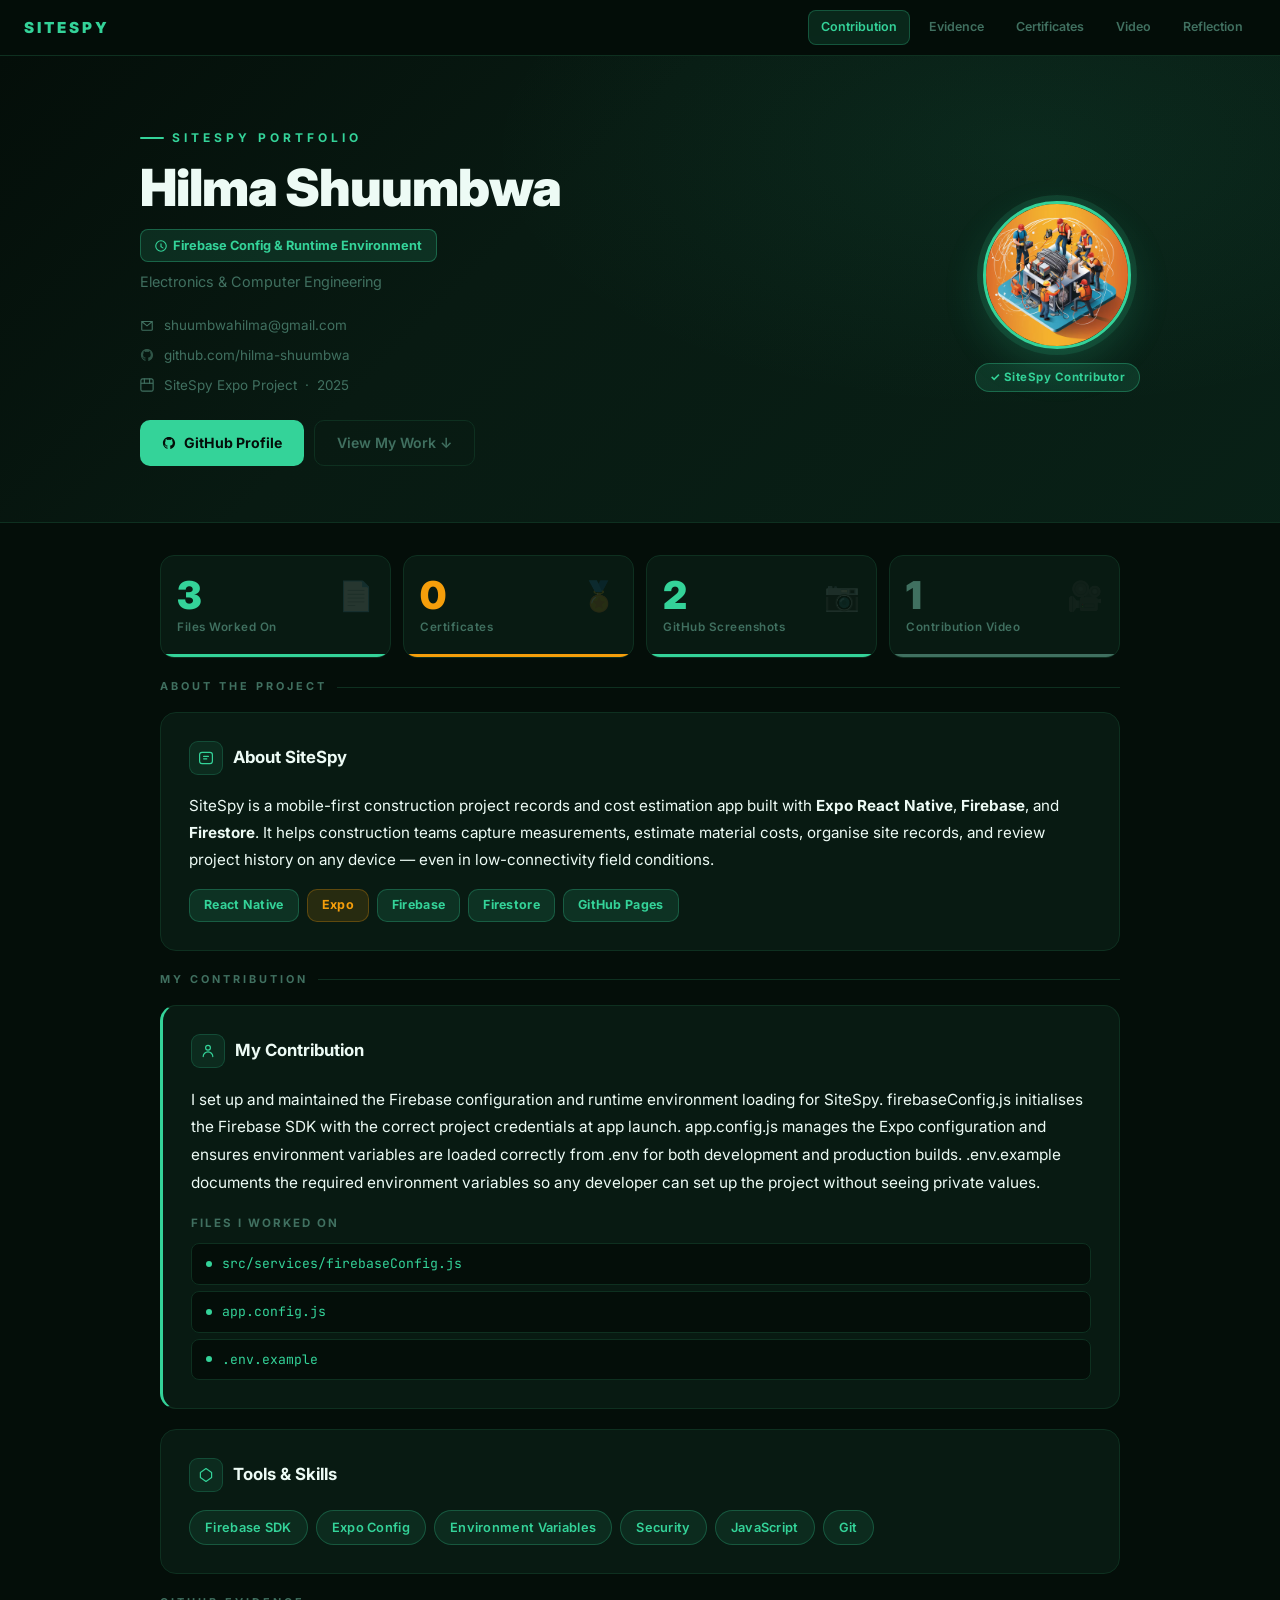
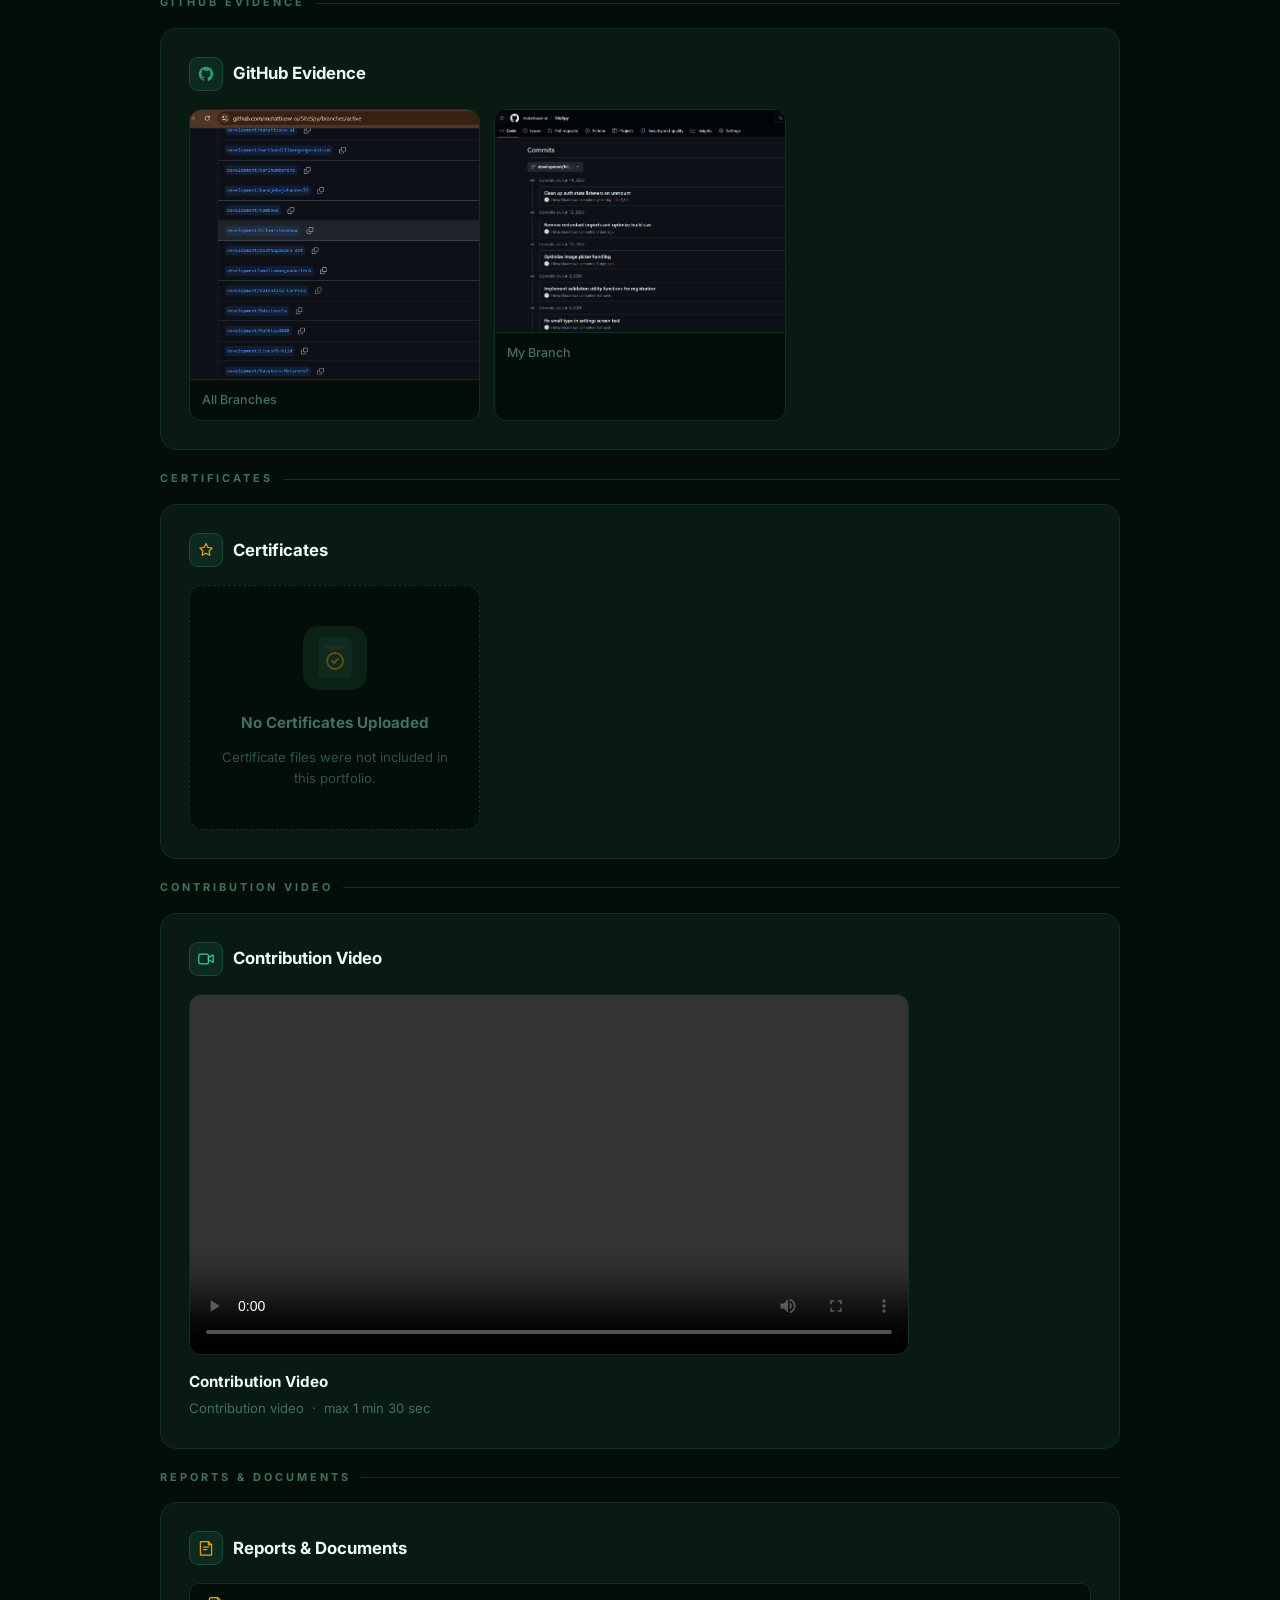
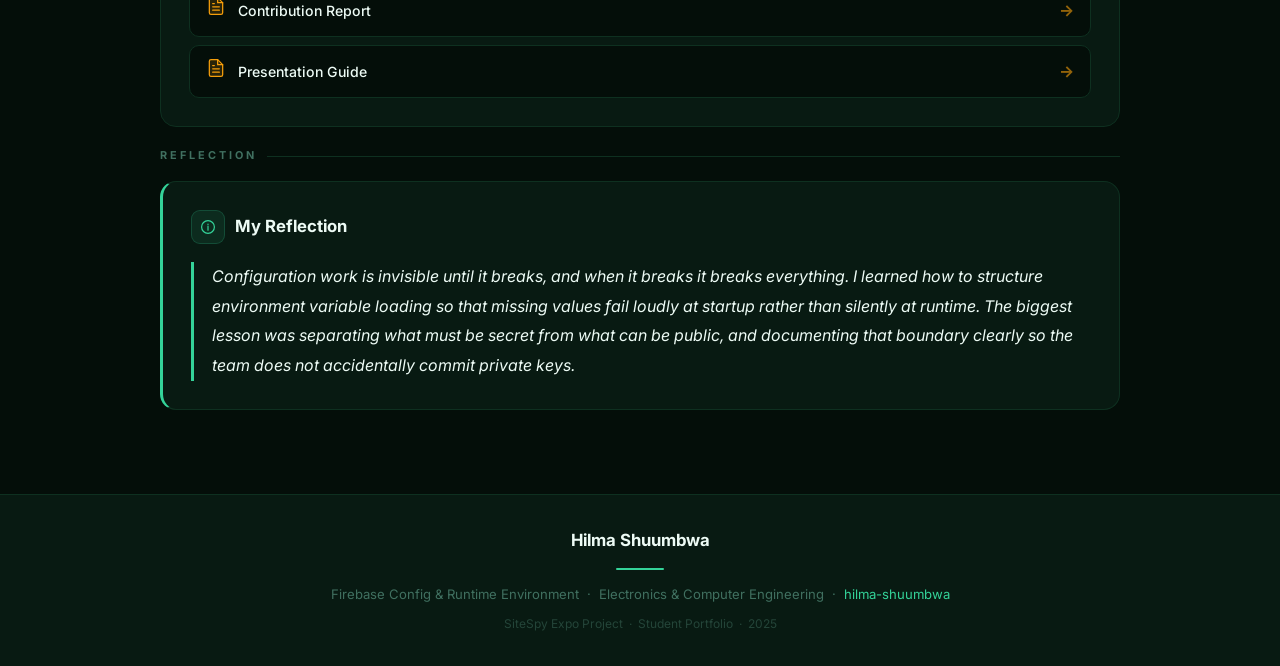
==== commit 11c4aa5c: "feat: premium SiteSpy portfolio overhaul" ====
--- a/index.html
+++ b/index.html
@@ -1,3 +1,4 @@
+<!-- DEPLOY_MARKER: hilmashuumbwaportfolio 20260616T072759Z 82f4ea1b -->
 <!DOCTYPE html>
 <html lang="en">
 <head>
@@ -37,6 +38,8 @@
       line-height: 1.65;
       overflow-x: hidden;
     }
+    a { color: #34D399; text-decoration: none; }
+    a:hover { text-decoration: underline; }
     ::selection { background: #34D39944; color: var(--text); }
 
     /* ── SPLASH ── */
@@ -162,30 +165,27 @@
       display: flex; align-items: center; gap: 10px;
       font-size: 0.84rem; color: #407060;
     }
-    .meta-row svg { flex-shrink: 0; opacity: 0.7; }
-    .meta-row a { color: #EDFBF5; font-weight: 500; transition: color 0.2s; }
-    .meta-row a:hover { color: #34D399; text-decoration: none; }
+    .meta-row a { color: #407060; }
+    .meta-row a:hover { color: #34D399; }
     .hero-actions { display: flex; flex-wrap: wrap; gap: 10px; }
     .btn-primary {
       display: inline-flex; align-items: center; gap: 8px;
       background: #34D399; color: #040E09;
-      font-weight: 700; font-size: 0.88rem;
-      padding: 11px 22px; border-radius: 10px;
-      border: none; cursor: pointer;
-      transition: transform 0.2s ease, box-shadow 0.2s ease;
-      text-decoration: none;
-      box-shadow: 0 4px 20px #34D39944;
-    }
-    .btn-primary:hover { transform: translateY(-2px); box-shadow: 0 8px 30px #34D39966; text-decoration: none; }
+      font-size: 0.88rem; font-weight: 700;
+      padding: 10px 22px; border-radius: 10px;
+      transition: opacity 0.2s, transform 0.15s; text-decoration: none;
+    }
+    .btn-primary:hover { opacity: 0.88; transform: translateY(-1px); text-decoration: none; }
     .btn-ghost {
       display: inline-flex; align-items: center; gap: 8px;
-      background: transparent;
-      border: 1px solid #0E3020; color: #EDFBF5;
-      font-weight: 600; font-size: 0.88rem;
-      padding: 11px 22px; border-radius: 10px;
-      transition: all 0.2s ease; text-decoration: none;
-    }
-    .btn-ghost:hover { border-color: #34D399; color: #34D399; transform: translateY(-2px); text-decoration: none; }
+      border: 1px solid #0E3020; color: #407060;
+      font-size: 0.88rem; font-weight: 600;
+      padding: 10px 22px; border-radius: 10px;
+      transition: all 0.2s; text-decoration: none;
+    }
+    .btn-ghost:hover { border-color: #34D39944; color: #EDFBF5; text-decoration: none; }
+
+    /* ── AVATAR / PROFILE IMAGE ── */
     .profile-img {
       width: 148px; height: 148px; border-radius: 50%;
       object-fit: cover;
@@ -506,7 +506,7 @@
         </div>
         <div class="meta-row">
           <svg viewBox="0 0 16 16" fill="none" width="14" height="14"><path d="M13 1H3a2 2 0 0 0-2 2v10a2 2 0 0 0 2 2h10a2 2 0 0 0 2-2V3a2 2 0 0 0-2-2z" stroke="currentColor" stroke-width="1.3"/><path d="M1 6h14" stroke="currentColor" stroke-width="1.3"/><path d="M5 1v5M11 1v5" stroke="currentColor" stroke-width="1.3" stroke-linecap="round"/></svg>
-          <span>SiteSpy Expo Project &nbsp;·&nbsp; 2025</span>
+          <span>SiteSpy Expo Project &nbsp;&middot;&nbsp; 2025</span>
         </div>
       </div>
       <div class="hero-actions">
@@ -629,7 +629,7 @@
           <div class="empty-icon">
             <svg viewBox="0 0 64 64" fill="none" width="64" height="64">
               <rect width="64" height="64" rx="16" fill="#0E3020"/>
-              <rect x="16" y="12" width="32" height="40" rx="4" fill="#407060" opacity=".2" stroke="#407060" stroke-width="1.5" opacity=".3"/>
+              <rect x="16" y="12" width="32" height="40" rx="4" fill="#407060" opacity=".2" stroke="#407060" stroke-width="1.5"/>
               <circle cx="32" cy="35" r="8" fill="none" stroke="#F59E0B" stroke-width="2" opacity=".6"/>
               <path d="M29 35l2 2 4-4" stroke="#F59E0B" stroke-width="2" stroke-linecap="round" opacity=".6"/>
               <rect x="22" y="20" width="20" height="3" rx="1.5" fill="#407060" opacity=".3"/>
@@ -650,13 +650,13 @@
       <h2>Contribution Video</h2>
     </div>
     <div class="video-wrap reveal">
-          <video controls preload="metadata" class="video-player" poster="">
+          <video controls preload="metadata" class="video-player">
             <source src="../assets/videos/contribution-video/contribution-video.mp4" type="video/mp4">
             <p>Your browser does not support video. <a href="../assets/videos/contribution-video/contribution-video.mp4">Download it here</a>.</p>
           </video>
           <div class="video-meta">
             <p class="video-label">Contribution Video</p>
-            <p class="video-sub">Contribution video &nbsp;·&nbsp; max 1 min 30 sec</p>
+            <p class="video-sub">Contribution video &nbsp;&middot;&nbsp; max 1 min 30 sec</p>
           </div>
         </div>
   </div>
@@ -730,7 +730,6 @@
   reveals.forEach(function(el) { io.observe(el); });
 
   // Active nav link on scroll
-  var sections = document.querySelectorAll("section, [id]");
   var navLinks = document.querySelectorAll(".nav-link");
   window.addEventListener("scroll", function() {
     var scrollY = window.scrollY + 80;
